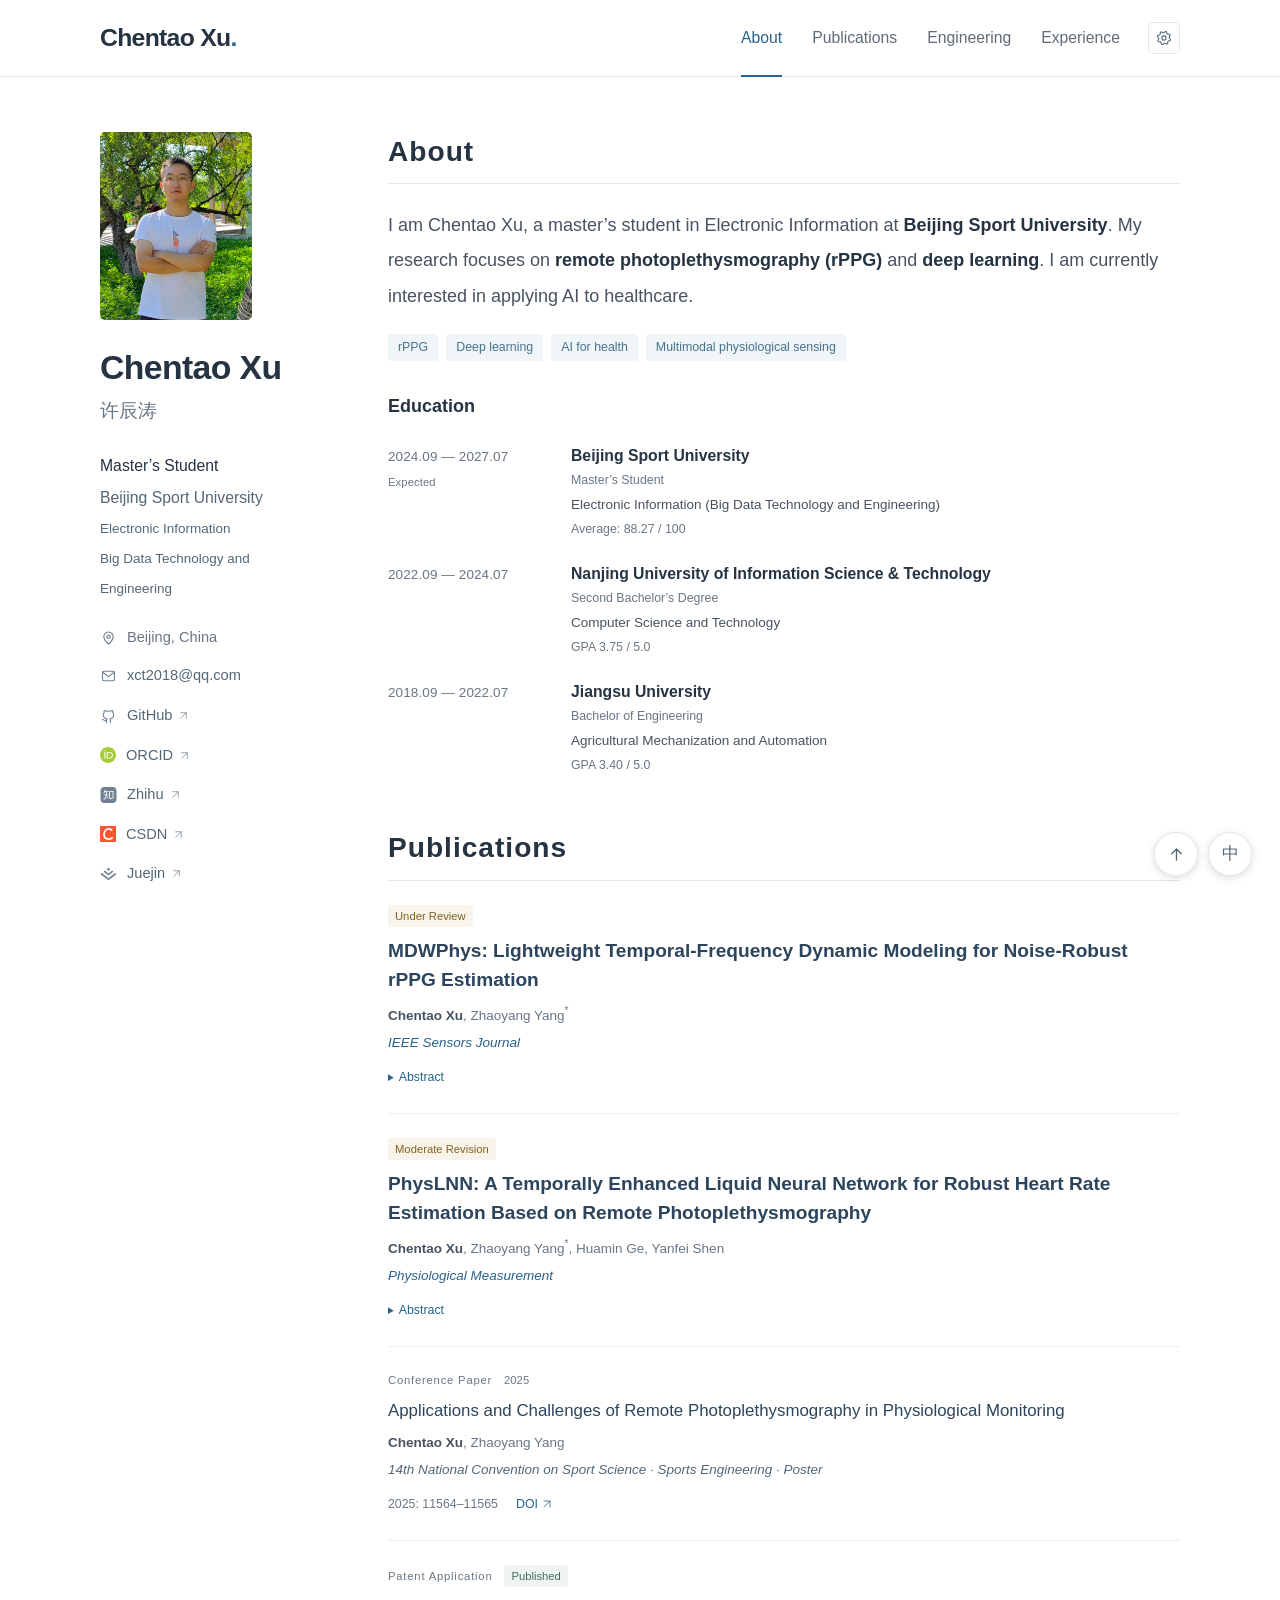
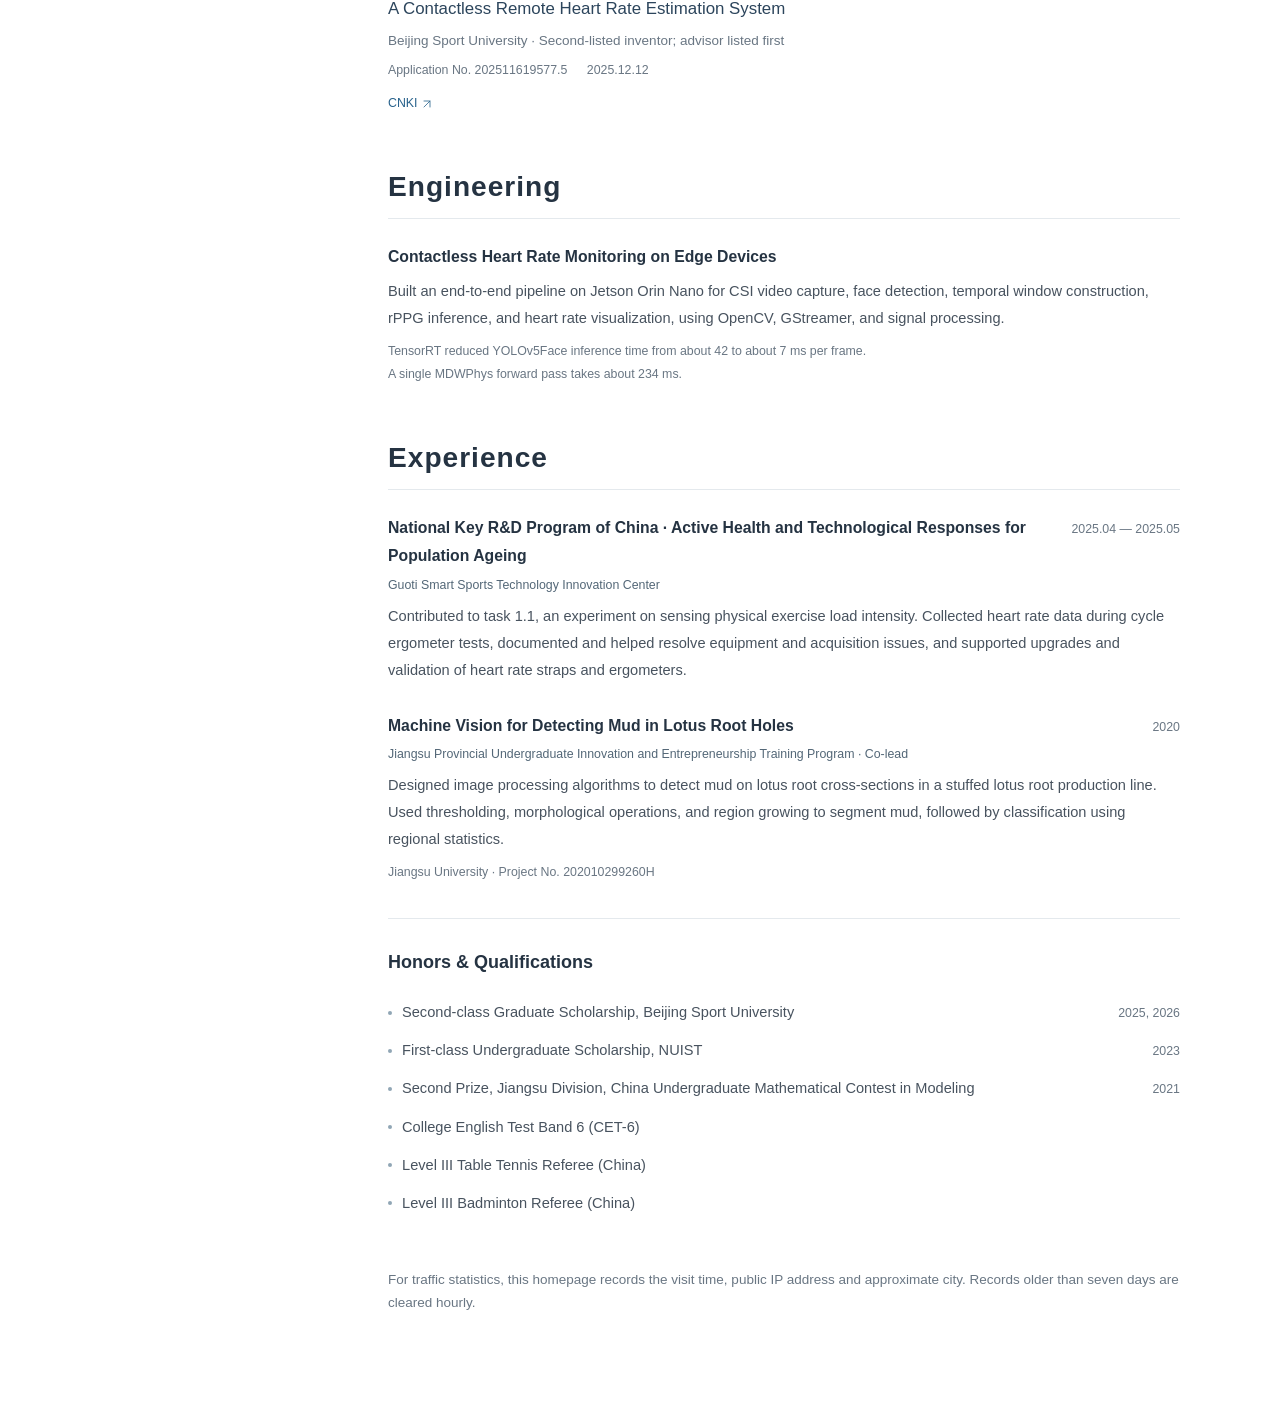
==== index.html @ 6e2b9670 "Show a confirmation timeout for delayed visit reports" ====
<!doctype html>
<html lang="en">
<head>
  <meta charset="utf-8">
  <meta name="viewport" content="width=device-width, initial-scale=1">
  <meta name="color-scheme" content="light dark">
  <meta name="theme-color" content="#ffffff" media="(prefers-color-scheme: light)">
  <meta name="theme-color" content="#151b22" media="(prefers-color-scheme: dark)">
  <title>Chentao Xu · Academic Homepage</title>
  <meta name="description" content="Chentao Xu, a master’s student at Beijing Sport University, researching remote photoplethysmography (rPPG), deep learning, and AI applications in healthcare.">
  <link rel="canonical" href="https://tao355667.github.io/">
  <meta property="og:type" content="profile">
  <meta property="og:title" content="Chentao Xu · Academic Homepage">
  <meta property="og:description" content="Beijing Sport University · rPPG, deep learning, and AI for health">
  <meta property="og:url" content="https://tao355667.github.io/">
  <meta property="og:image" content="https://tao355667.github.io/assets/images/chentao-xu.jpg?v=2">
  <link rel="icon" type="image/svg+xml" sizes="any" href="assets/favicon.svg?v=2">
  <script async src="assets/visit.js?v=2"></script>
  <script src="assets/theme.js?v=3"></script>
  <link rel="stylesheet" href="assets/style.css?v=6">
  <script src="assets/i18n.js?v=4" defer></script>
  <script src="assets/main.js?v=4" defer></script>
</head>
<body id="top">
  <a class="skip-link" href="#main" data-i18n="skip">Skip to content</a>
  <p id="visit-check" role="status" data-nosnippet>尚未启动上报，请确认此页可以运行 JavaScript。 / Waiting for the reporting script to run.</p>
  <svg class="icon-definitions" xmlns="http://www.w3.org/2000/svg" aria-hidden="true">
    <symbol id="icon-mail" viewBox="0 0 24 24"><rect x="3" y="5" width="18" height="14" rx="2"/><path d="m3 6 9 7 9-7"/></symbol>
    <symbol id="icon-location" viewBox="0 0 24 24"><path d="M19 10c0 5-7 11-7 11S5 15 5 10a7 7 0 1 1 14 0Z"/><circle cx="12" cy="10" r="2.5"/></symbol>
    <symbol id="icon-github" viewBox="0 0 24 24"><path d="M9 19c-4 1-4-2-6-2m12 5v-3.4a3 3 0 0 0-.8-2.3c2.7-.3 5.6-1.3 5.6-6a4.7 4.7 0 0 0-1.3-3.2 4.3 4.3 0 0 0-.1-3.2S17.4 3.6 15 5a11 11 0 0 0-6 0C6.6 3.6 5.6 3.9 5.6 3.9a4.3 4.3 0 0 0-.1 3.2A4.7 4.7 0 0 0 4.2 10c0 4.7 2.9 5.7 5.6 6A3 3 0 0 0 9 18.3V22"/></symbol>
    <symbol id="icon-arrow" viewBox="0 0 24 24"><path d="M6 18 18 6M6 6h12v12"/></symbol>
    <symbol id="icon-zhihu" viewBox="0 0 24 24"><path d="M5.721 0C2.251 0 0 2.25 0 5.719V18.28C0 21.751 2.252 24 5.721 24h12.56C21.751 24 24 21.75 24 18.281V5.72C24 2.249 21.75 0 18.281 0zm1.964 4.078c-.271.73-.5 1.434-.68 2.11h4.587c.545-.006.445 1.168.445 1.171H9.384a58.104 58.104 0 01-.112 3.797h2.712c.388.023.393 1.251.393 1.266H9.183a9.223 9.223 0 01-.408 2.102l.757-.604c.452.456 1.512 1.712 1.906 2.177.473.681.063 2.081.063 2.081l-2.794-3.382c-.653 2.518-1.845 3.607-1.845 3.607-.523.468-1.58.82-2.64.516 2.218-1.73 3.44-3.917 3.667-6.497H4.491c0-.015.197-1.243.806-1.266h2.71c.024-.32.086-3.254.086-3.797H6.598c-.136.406-.158.447-.268.753-.594 1.095-1.603 1.122-1.907 1.155.906-1.821 1.416-3.6 1.591-4.064.425-1.124 1.671-1.125 1.671-1.125zM13.078 6h6.377v11.33h-2.573l-2.184 1.373-.401-1.373h-1.219zm1.313 1.219v8.86h.623l.263.937 1.455-.938h1.456v-8.86z"/></symbol>
    <symbol id="icon-juejin" viewBox="0 0 24 24"><path d="m12 14.316 7.454-5.88-2.022-1.625L12 11.1l-.004.003-5.432-4.288-2.02 1.624 7.452 5.88Zm0-7.247 2.89-2.298L12 2.453l-.004-.005-2.884 2.318 2.884 2.3Zm0 11.266-.005.002-9.975-7.87L0 12.088l.194.156 11.803 9.308 7.463-5.885L24 12.085l-2.023-1.624Z"/></symbol>
  </svg>

  <header class="masthead">
    <div class="masthead-inner">
      <a class="site-name" href="#top" aria-label="Chentao Xu, back to top">Chentao Xu<span class="site-name-dot">.</span></a>
      <nav class="navigation" aria-label="Main navigation">
        <a class="nav-link is-active" href="#about" aria-current="location" data-i18n="nav.about">About</a>
        <a class="nav-link" href="#publications" data-i18n="nav.publications">Publications</a>
        <a class="nav-link" href="#research" data-i18n="nav.research">Engineering</a>
        <a class="nav-link" href="#experience" data-i18n="nav.experience">Experience</a>
      </nav>
      <div class="header-controls">
        <details class="settings-menu" hidden>
          <summary class="settings-toggle" aria-label="Settings" title="Settings"><svg class="icon" viewBox="0 0 24 24" aria-hidden="true"><polygon points="12.00,4.00 13.95,2.19 15.83,2.76 16.44,5.35 17.66,6.34 20.31,6.44 21.24,8.17 19.85,10.44 20.00,12.00 21.81,13.95 21.24,15.83 18.65,16.44 17.66,17.66 17.56,20.31 15.83,21.24 13.56,19.85 12.00,20.00 10.05,21.81 8.17,21.24 7.56,18.65 6.34,17.66 3.69,17.56 2.76,15.83 4.15,13.56 4.00,12.00 2.19,10.05 2.76,8.17 5.35,7.56 6.34,6.34 6.44,3.69 8.17,2.76 10.44,4.15"/><circle cx="12" cy="12" r="3.2"/></svg></summary>
          <div class="settings-panel">
            <div class="settings-row">
              <span class="settings-label theme-label">Theme</span>
              <div class="theme-switch control-group" role="group" aria-label="Color theme">
                <button class="control-button theme-option" type="button" data-theme="system" aria-label="Follow system" aria-pressed="true" title="Follow system"><svg class="icon" viewBox="0 0 24 24" aria-hidden="true"><rect x="3" y="4" width="18" height="13" rx="2"/><path d="M8 21h8m-4-4v4"/></svg></button>
                <button class="control-button theme-option" type="button" data-theme="light" aria-label="Light theme" aria-pressed="false" title="Light theme"><svg class="icon" viewBox="0 0 24 24" aria-hidden="true"><circle cx="12" cy="12" r="4"/><path d="M12 2v2m0 16v2M2 12h2m16 0h2M5 5l1.5 1.5m11 11L19 19M5 19l1.5-1.5m11-11L19 5"/></svg></button>
                <button class="control-button theme-option" type="button" data-theme="dark" aria-label="Dark theme" aria-pressed="false" title="Dark theme"><svg class="icon" viewBox="0 0 24 24" aria-hidden="true"><path d="M20.9 13.1A9 9 0 0 1 10.9 3a9 9 0 1 0 10 10.1Z"/></svg></button>
              </div>
            </div>
            <div class="settings-row">
              <span class="settings-label font-size-label">Text size</span>
              <div class="font-size-switch control-group" role="group" aria-label="Text size">
                <button class="control-button font-size-option" type="button" data-font-size="large" aria-label="Large text" aria-pressed="false" title="Large text">L</button>
                <button class="control-button font-size-option" type="button" data-font-size="medium" aria-label="Medium text" aria-pressed="true" title="Medium text">M</button>
                <button class="control-button font-size-option" type="button" data-font-size="small" aria-label="Small text" aria-pressed="false" title="Small text">S</button>
              </div>
            </div>
          </div>
        </details>
      </div>
    </div>
  </header>

  <div class="page-layout">
    <aside class="profile" aria-label="Profile">
      <div class="profile-intro">
        <img class="portrait" src="assets/images/chentao-xu.jpg?v=2" width="160" height="198" alt="Portrait of Chentao Xu" fetchpriority="high">
        <div class="profile-identity">
          <h1 data-i18n="name">Chentao Xu</h1>
          <p class="english-name" lang="zh-CN" data-i18n="otherName">许辰涛</p>
          <p class="profile-role" data-i18n="role">Master’s Student</p>
          <p class="profile-affiliation" data-i18n="affiliation">Beijing Sport University<br><span>Electronic Information<br>Big Data Technology and Engineering</span></p>
        </div>
      </div>
      <div class="profile-details">
        <p class="profile-location"><svg class="icon" aria-hidden="true"><use href="#icon-location"/></svg><span data-i18n="location">Beijing, China</span></p>
        <ul class="contact-links">
          <li><a href="mailto:xct2018@qq.com"><svg class="icon" aria-hidden="true"><use href="#icon-mail"/></svg>xct2018@qq.com</a></li>
          <li><a href="https://github.com/tao355667" target="_blank" rel="noopener noreferrer"><svg class="icon" aria-hidden="true"><use href="#icon-github"/></svg>GitHub<svg class="icon external-icon" aria-hidden="true"><use href="#icon-arrow"/></svg></a></li>
          <li><a href="https://orcid.org/0009-0002-0858-279X" target="_blank" rel="noopener noreferrer"><img class="brand-image" src="assets/icons/orcid.svg" width="16" height="16" alt="" aria-hidden="true">ORCID<svg class="icon external-icon" aria-hidden="true"><use href="#icon-arrow"/></svg></a></li>
          <li><a href="https://www.zhihu.com/people/vcvc-79-65-5" target="_blank" rel="noopener noreferrer"><svg class="icon brand-icon" aria-hidden="true"><use href="#icon-zhihu"/></svg><span data-i18n="zhihu">Zhihu</span><svg class="icon external-icon" aria-hidden="true"><use href="#icon-arrow"/></svg></a></li>
          <li><a href="https://blog.csdn.net/m0_63070489" target="_blank" rel="noopener noreferrer"><img class="brand-image" src="assets/icons/csdn.ico" width="16" height="16" alt="" aria-hidden="true">CSDN<svg class="icon external-icon" aria-hidden="true"><use href="#icon-arrow"/></svg></a></li>
          <li><a href="https://juejin.cn/user/3556272969881436" target="_blank" rel="noopener noreferrer"><svg class="icon brand-icon" aria-hidden="true"><use href="#icon-juejin"/></svg><span data-i18n="juejin">Juejin</span><svg class="icon external-icon" aria-hidden="true"><use href="#icon-arrow"/></svg></a></li>
        </ul>
      </div>
    </aside>

    <main id="main">
      <section id="about" class="section about-section" aria-labelledby="about-title">
        <div class="section-heading"><h2 id="about-title" data-i18n="about">About</h2></div>
        <p class="intro" data-i18n="intro">I am Chentao Xu, a master’s student in Electronic Information at <strong>Beijing Sport University</strong>. My research focuses on <strong>remote photoplethysmography (rPPG)</strong> and <strong>deep learning</strong>. I am currently interested in applying AI to healthcare.</p>
        <ul class="research-interests" aria-label="Research interests"><li>rPPG</li><li data-i18n="interest.deepLearning">Deep learning</li><li data-i18n="interest.health">AI for health</li><li data-i18n="interest.multimodal">Multimodal physiological sensing</li></ul>

        <h3 class="subsection-heading" data-i18n="education">Education</h3>
        <div class="education-list">
          <article class="education-item"><div class="education-date">2024.09 — 2027.07<span data-i18n="expected">Expected</span></div><div><h4 data-i18n="education.bsu">Beijing Sport University <span class="degree">Master’s Student</span></h4><p data-i18n="education.masterMajor">Electronic Information (Big Data Technology and Engineering)</p><p class="education-note" data-i18n="education.average">Average: 88.27 / 100</p></div></article>
          <article class="education-item"><div class="education-date">2022.09 — 2024.07</div><div><h4 data-i18n="education.nuist">Nanjing University of Information Science &amp; Technology <span class="degree">Second Bachelor’s Degree</span></h4><p data-i18n="education.cs">Computer Science and Technology</p><p class="education-note">GPA 3.75 / 5.0</p></div></article>
          <article class="education-item"><div class="education-date">2018.09 — 2022.07</div><div><h4 data-i18n="education.jsu">Jiangsu University <span class="degree">Bachelor of Engineering</span></h4><p data-i18n="education.agriculture">Agricultural Mechanization and Automation</p><p class="education-note">GPA 3.40 / 5.0</p></div></article>
        </div>
      </section>

      <section id="publications" class="section" aria-labelledby="publications-title">
        <div class="section-heading"><h2 id="publications-title" data-i18n="publications">Publications</h2></div>
        <div class="publications-list">
          <article class="publication">
            <div class="publication-meta"><span class="status status-review" data-i18n="underReview">Under Review</span></div>
            <h3 lang="en">MDWPhys: Lightweight Temporal-Frequency Dynamic Modeling for Noise-Robust rPPG Estimation</h3>
            <p class="authors" lang="en"><strong>Chentao Xu</strong>, Zhaoyang Yang<sup>*</sup></p>
            <p class="venue" lang="en"><a href="https://www.letpub.com.cn/index.php?journalid=3352&amp;page=journalapp&amp;view=detail" target="_blank" rel="noopener noreferrer" title="LetPub">IEEE Sensors Journal</a></p>
            <details class="publication-details"><summary data-i18n="abstract">Abstract</summary><div class="abstract-content" lang="en"><p>Remote photoplethysmography (rPPG) has broad potential for <span class="nowrap">non-contact</span> health monitoring. However, rPPG estimation in realistic scenarios is strongly affected by multiple sources of <span class="nowrap">non-stationary</span> noise. Head motion and facial expressions cause local spatial misalignment, while illumination variations introduce dynamic chromatic disturbances. In addition, the quadratic complexity of conventional <span class="nowrap">self-attention</span> limits efficient deployment for long sequences. To address these challenges, we propose MDWPhys, a lightweight <span class="nowrap">spatial-temporal-frequency</span> dynamic modeling approach for rPPG waveform estimation. The proposed <span class="nowrap">Motion-Aware</span> Feature Encoder (MAFE) processes both raw facial frames and neighborhood differences between adjacent frames to characterize and suppress local spatial <span class="nowrap">non-stationary</span> noise caused by head motion and facial expressions. Spatial Attention Aggregation (SAA) then learns spatial weights according to the signal and noise characteristics of different facial regions, suppresses <span class="nowrap">noise-contaminated</span> areas, and aggregates informative spatial features into a feature sequence. For temporal modeling, the <span class="nowrap">Multi-Temporal</span> DeltaNet (<span class="nowrap">MT-DeltaNet</span>) uses linear attention and <span class="nowrap">parameter-shared</span> temporally shifted paths to aggregate information from different temporal contexts. The Wavelet <span class="nowrap">Feed-Forward</span> Network (Wavelet FFN) further separates <span class="nowrap">low-frequency</span> physiological trends from <span class="nowrap">high-frequency</span> <span class="nowrap">non-stationary</span> noise in the frequency domain and adaptively attenuates noisy components through learnable soft thresholding. <span class="nowrap">Intra-dataset</span> experiments on PURE, <span class="nowrap">UBFC-rPPG</span>, iBVP, and SCAMPS, together with <span class="nowrap">cross-dataset</span> evaluations under multiple training and testing settings, demonstrate that MDWPhys effectively improves robustness to multiple sources of <span class="nowrap">non-stationary</span> noise and achieves competitive estimation performance with low inference latency.</p></div></details>
          </article>
          <article class="publication">
            <div class="publication-meta"><span class="status status-review" data-i18n="revision">Moderate Revision</span></div>
            <h3 lang="en">PhysLNN: A Temporally Enhanced Liquid Neural Network for Robust Heart Rate Estimation Based on Remote Photoplethysmography</h3>
            <p class="authors" lang="en"><strong>Chentao Xu</strong>, Zhaoyang Yang<sup>*</sup>, Huamin Ge, Yanfei Shen</p>
            <p class="venue" lang="en"><a href="https://letpub.com.cn/index.php?journalid=6694&amp;page=journalapp&amp;view=detail" target="_blank" rel="noopener noreferrer" title="LetPub">Physiological Measurement</a></p>
            <details class="publication-details"><summary data-i18n="abstract">Abstract</summary><div class="abstract-content" lang="en"><p><em>Objective.</em> Remote photoplethysmography (rPPG) enables <span class="nowrap">non-contact</span> heart rate estimation from facial videos, but existing models often face a <span class="nowrap">trade-off</span> between robustness and computational efficiency. This study aims to develop a robust and <span class="nowrap">resource-efficient</span> framework for <span class="nowrap">non-contact</span> heart rate estimation applications.</p><p><em>Approach.</em> PhysLNN uses a streamlined front end that fuses <span class="nowrap">input-level</span> normalized frame differences with <span class="nowrap">feature-level</span> temporal difference convolution in a compact <span class="nowrap">3D-CNN</span> pipeline. This fusion embeds temporal enhancement into spatiotemporal feature extraction and supplies <span class="nowrap">pulse-related</span> features to an <span class="nowrap">NCP-wired</span> liquid module. The sparse NCP structure incorporates a compact recurrent bottleneck. Liquid <span class="nowrap">Time-Constant</span> (LTC) and <span class="nowrap">Closed-form</span> <span class="nowrap">Continuous-time</span> (CfC) units provide two variants.</p><p><em>Main results.</em> Evaluation on three public datasets, PURE, <span class="nowrap">UBFC-rPPG</span>, and iBVP, shows competitive HR estimation accuracy, with <span class="nowrap">cross-dataset</span> performance varying across transfer directions. In <span class="nowrap">intra-dataset</span> testing on PURE, PhysLNN obtains a Mean Absolute Error (MAE) of <span class="nowrap">0.14 bpm</span>. In <span class="nowrap">cross-dataset</span> testing, PhysLNN demonstrates strong generalization in selected transfer directions. For example, <span class="nowrap">PhysLNN-LTC</span> achieves MAEs of <span class="nowrap">0.30 bpm</span> and <span class="nowrap">0.26 bpm</span> when transferred to PURE from <span class="nowrap">UBFC-rPPG</span> and iBVP, respectively. Compared with mainstream methods, PhysLNN also requires fewer parameters, <span class="nowrap">multiply-accumulate</span> operations, and GPU memory.</p><p><em>Significance.</em> The results indicate that <span class="nowrap">continuous-time</span> dynamic modeling can model rPPG signals while maintaining computational efficiency. PhysLNN provides a robust and lightweight solution for <span class="nowrap">video-based</span> physiological measurement, supporting accurate and <span class="nowrap">resource-efficient</span> heart rate monitoring from facial videos.</p></div></details>
          </article>
          <article class="publication">
            <div class="publication-meta"><span class="publication-type" data-i18n="conference">Conference Paper</span><span class="publication-year">2025</span></div>
            <h3 class="chinese-title" data-i18n="conference.title">Applications and Challenges of Remote Photoplethysmography in Physiological Monitoring</h3>
            <p class="authors" data-i18n="conference.authors"><strong>Chentao Xu</strong>, Zhaoyang Yang</p>
            <p class="venue" data-i18n="conference.venue">14th National Convention on Sport Science · Sports Engineering · Poster</p>
            <div class="publication-links"><span data-i18n="conference.pages">2025: 11564–11565</span><a href="https://doi.org/10.26914/c.cnkihy.2025.102496" target="_blank" rel="noopener noreferrer">DOI<svg class="icon" aria-hidden="true"><use href="#icon-arrow"/></svg></a></div>
          </article>
          <article class="publication patent">
            <div class="publication-meta"><span class="publication-type" data-i18n="patent">Patent Application</span><span class="status status-published" data-i18n="patent.status">Published</span></div>
            <h3 class="chinese-title" data-i18n="patent.title">A Contactless Remote Heart Rate Estimation System</h3>
            <p class="authors" data-i18n="patent.authors">Beijing Sport University · Second-listed inventor; advisor listed first</p>
            <p class="patent-number" data-i18n="patent.number">Application No. 202511619577.5 <span>2025.12.12</span></p>
            <div class="publication-links"><a href="https://kns.cnki.net/kcms2/article/abstract?v=zzYz819MWWjddgpyPM_9dmKTOfdz8ACEoCl8pIi2MsTeCSnv2JRAofvp05IMgc0Jo0-pn2979KMQnzMLEhQYs4OljUFuzzlGQe-JmGeeEq_7AI9UvU5yKRX2soOOS8ogVxxkohHgPDRym3njDXBG6fQDWYLa5TmveYIN_pPoC3BL1RfJZnBzlw==" target="_blank" rel="noopener noreferrer"><span data-i18n="patent.link">CNKI</span><svg class="icon" aria-hidden="true"><use href="#icon-arrow"/></svg></a></div>
          </article>
        </div>
      </section>

      <section id="research" class="section" aria-labelledby="research-title">
        <div class="section-heading"><h2 id="research-title" data-i18n="research">Engineering</h2></div>
        <article class="research-item">
          <h3 data-i18n="research.system.title">Contactless Heart Rate Monitoring on Edge Devices</h3>
          <p data-i18n="research.system.description">Built an end-to-end pipeline on Jetson Orin Nano for CSI video capture, face detection, temporal window construction, rPPG inference, and heart rate visualization, using OpenCV, GStreamer, and signal processing.</p>
          <p class="technical-note" data-i18n="research.system.performance">TensorRT reduced YOLOv5Face inference time from about 42 to about 7 ms per frame.<br>A single MDWPhys forward pass takes about 234 ms.</p>
        </article>
      </section>

      <section id="experience" class="section" aria-labelledby="experience-title">
        <div class="section-heading"><h2 id="experience-title" data-i18n="experience">Experience</h2></div>
        <article class="experience-item">
          <div class="item-heading"><h3 data-i18n="experience.guoti.program">National Key R&amp;D Program of China · Active Health and Technological Responses for Population Ageing</h3><span class="date">2025.04 — 2025.05</span></div>
          <p class="experience-subtitle" data-i18n="experience.guoti">Guoti Smart Sports Technology Innovation Center</p>
          <p data-i18n="experience.guoti.description">Contributed to task 1.1, an experiment on sensing physical exercise load intensity. Collected heart rate data during cycle ergometer tests, documented and helped resolve equipment and acquisition issues, and supported upgrades and validation of heart rate straps and ergometers.</p>
        </article>
        <article class="experience-item">
          <div class="item-heading"><h3 data-i18n="experience.lotus">Machine Vision for Detecting Mud in Lotus Root Holes</h3><span class="date">2020</span></div>
          <p class="experience-subtitle" data-i18n="experience.lotus.program">Jiangsu Provincial Undergraduate Innovation and Entrepreneurship Training Program · Co-lead</p>
          <p data-i18n="experience.lotus.description">Designed image processing algorithms to detect mud on lotus root cross-sections in a stuffed lotus root production line. Used thresholding, morphological operations, and region growing to segment mud, followed by classification using regional statistics.</p>
          <p class="technical-note" data-i18n="experience.lotus.number">Jiangsu University · Project No. 202010299260H</p>
        </article>

        <h3 class="subsection-heading awards-heading" data-i18n="honors">Honors &amp; Qualifications</h3>
        <ul class="awards-list">
          <li><span data-i18n="honors.bsu">Second-class Graduate Scholarship, Beijing Sport University</span><span class="date" data-i18n="honors.years">2025, 2026</span></li>
          <li><span data-i18n="honors.nuist">First-class Undergraduate Scholarship, NUIST</span><span class="date">2023</span></li>
          <li><span data-i18n="honors.math">Second Prize, Jiangsu Division, China Undergraduate Mathematical Contest in Modeling</span><span class="date">2021</span></li>
          <li><span data-i18n="qualifications.english">College English Test Band 6 (CET-6)</span></li>
          <li><span data-i18n="qualifications.tableTennis">Level III Table Tennis Referee (China)</span></li>
          <li><span data-i18n="qualifications.badminton">Level III Badminton Referee (China)</span></li>
        </ul>
      </section>
      <footer class="privacy-note" data-i18n="traffic.notice">For traffic statistics, this homepage records the visit time, public IP address and approximate city. Records older than seven days are cleared hourly.</footer>
    </main>
  </div>
  <div class="floating-actions" role="group" aria-label="Page controls">
    <a class="floating-button back-to-top" href="#top" aria-label="Back to top" title="Back to top"><svg class="icon" viewBox="0 0 24 24" aria-hidden="true"><path d="M12 19V5m-6 6 6-6 6 6"/></svg></a>
    <button class="floating-button floating-language-toggle" type="button" lang="zh-CN" aria-label="切换为中文" title="切换为中文" hidden><span class="floating-language-label">中</span></button>
  </div>
</body>
</html>
---- assets/style.css ----
:root {
  color-scheme: light;
  --page: #ffffff;
  --ink: #253342;
  --body: #48535f;
  --muted: #697683;
  --accent: #28628c;
  --line: #e4e9ed;
  --line-soft: #edf0f2;
  --surface: #f4f7f9;
  --navigation: #616c78;
  --secondary: #536777;
  --icon: #71818f;
  --tag-text: #47728e;
  --tag-surface: #f0f5f8;
  --review-text: #826223;
  --review-surface: #f8f4e9;
  --published-text: #486c5c;
  --published-surface: #eef5f1;
  --publication-title: #2c455c;
  --summary-rule: #b8cfdf;
  --list-marker: #90a6b5;
  --selection: #dbeaf4;
  --masthead-surface: rgba(255, 255, 255, .97);
  --shadow: rgba(0, 0, 0, .14);
  --sans: -apple-system, BlinkMacSystemFont, "Segoe UI", "PingFang SC", "Hiragino Sans GB", "Microsoft YaHei", sans-serif;
}
@media screen and (prefers-color-scheme: dark) {
  :root:not([data-theme="light"]):not([data-theme="dark"]) {
    color-scheme: dark;
    --page: #151b22;
    --ink: #e3eaf0;
    --body: #bdc7d1;
    --muted: #97a5b3;
    --accent: #8dbce0;
    --line: #303c48;
    --line-soft: #293540;
    --surface: #1f2933;
    --navigation: #adbac6;
    --secondary: #aebfce;
    --icon: #96a8b8;
    --tag-text: #aacbe2;
    --tag-surface: #253542;
    --review-text: #ddc38b;
    --review-surface: #373124;
    --published-text: #a9cfba;
    --published-surface: #24372e;
    --publication-title: #d5e4ef;
    --summary-rule: #557b96;
    --list-marker: #718c9e;
    --selection: #334f66;
    --masthead-surface: rgba(21, 27, 34, .97);
    --shadow: rgba(0, 0, 0, .32);
  }
}
@media screen {
  :root[data-theme="dark"] {
    color-scheme: dark;
    --page: #151b22;
    --ink: #e3eaf0;
    --body: #bdc7d1;
    --muted: #97a5b3;
    --accent: #8dbce0;
    --line: #303c48;
    --line-soft: #293540;
    --surface: #1f2933;
    --navigation: #adbac6;
    --secondary: #aebfce;
    --icon: #96a8b8;
    --tag-text: #aacbe2;
    --tag-surface: #253542;
    --review-text: #ddc38b;
    --review-surface: #373124;
    --published-text: #a9cfba;
    --published-surface: #24372e;
    --publication-title: #d5e4ef;
    --summary-rule: #557b96;
    --list-marker: #718c9e;
    --selection: #334f66;
    --masthead-surface: rgba(21, 27, 34, .97);
    --shadow: rgba(0, 0, 0, .32);
  }
}
* { box-sizing: border-box; }
html { font-size: 112.5%; scroll-behavior: smooth; scroll-padding-top: 105px; }
html[data-font-size="small"] { font-size: 100%; }
html[data-font-size="medium"] { font-size: 112.5%; }
html[data-font-size="large"] { font-size: 125%; }
body { margin: 0; color: var(--body); background: var(--page); font: 0.9375rem/1.85 var(--sans); -webkit-font-smoothing: antialiased; }
a { color: var(--accent); text-decoration: none; text-underline-offset: 4px; }
a:hover { text-decoration: underline; }
a, button, summary { -webkit-tap-highlight-color: transparent; }
a:focus-visible, button:focus-visible, summary:focus-visible, select:focus-visible { outline: 2px solid var(--accent); outline-offset: 5px; border-radius: 2px; }
::selection { color: var(--ink); background: var(--selection); }
p, h1, h2, h3, h4 { margin: 0; }
strong { color: var(--ink); font-weight: 600; }
.icon-definitions { position: absolute; width: 0; height: 0; overflow: hidden; }
.icon { width: 17px; height: 17px; flex: 0 0 17px; fill: none; stroke: currentColor; stroke-width: 1.6; stroke-linecap: round; stroke-linejoin: round; }
.skip-link { position: fixed; top: -70px; left: 15px; z-index: 100; padding: 8px 16px; background: var(--page); box-shadow: 0 2px 12px var(--shadow); }
.skip-link:focus { top: 12px; }
.masthead { position: sticky; top: 0; z-index: 10; border-bottom: 1px solid var(--line); background: var(--masthead-surface); }
.masthead-inner { max-width: 1136px; height: 76px; margin: 0 auto; padding: 0 28px; display: flex; align-items: center; }
.site-name { flex-shrink: 0; color: var(--ink); font-family: var(--sans); font-size: 1.375rem; font-weight: 700; letter-spacing: -.7px; }
.site-name:hover { text-decoration: none; }
.site-name-dot { color: var(--accent); }
.header-controls { display: flex; flex-shrink: 0; align-items: center; gap: 8px; margin-left: 28px; }
.site-name + .header-controls { margin-left: auto; }
.control-group { display: inline-flex; align-items: center; gap: 2px; padding: 2px; border: 1px solid var(--line); border-radius: 5px; background: var(--page); }
.header-controls[hidden], .control-group[hidden], .settings-menu[hidden] { display: none; }
.control-button { appearance: none; display: inline-flex; align-items: center; justify-content: center; height: 28px; padding: 0 7px; border: 0; border-radius: 3px; color: var(--secondary); background: transparent; font: 0.6875rem/1 var(--sans); white-space: nowrap; cursor: pointer; }
.control-button:hover { color: var(--accent); background: var(--surface); }
.control-button[aria-pressed="true"] { color: var(--ink); background: var(--selection); font-weight: 600; }
.control-button:focus-visible { outline-offset: 2px; }
.settings-menu { position: relative; flex-shrink: 0; }
.settings-menu[open] { z-index: 1; }
.settings-toggle { display: flex; align-items: center; justify-content: center; width: 32px; height: 32px; border: 1px solid var(--line); border-radius: 5px; color: var(--secondary); background: var(--page); list-style: none; cursor: pointer; }
.settings-toggle::marker { content: ""; }
.settings-toggle::-webkit-details-marker { display: none; }
.settings-toggle:hover, .settings-menu[open] .settings-toggle { color: var(--accent); background: var(--surface); }
.settings-toggle:focus-visible { outline-offset: 3px; }
.settings-toggle .icon { width: 16px; height: 16px; flex-basis: 16px; }
.settings-panel { position: absolute; top: calc(100% + 9px); right: 0; z-index: 20; width: 220px; max-width: calc(100vw - 36px); padding: 12px; border: 1px solid var(--line); border-radius: 6px; background: var(--page); box-shadow: 0 5px 16px var(--shadow); }
.settings-row { display: flex; align-items: center; justify-content: space-between; gap: 16px; }
.settings-row + .settings-row { margin-top: 12px; }
.settings-label { color: var(--body); font: 0.75rem/1.5 var(--sans); }
.theme-option { width: 30px; padding: 0; }
.theme-option .icon { width: 16px; height: 16px; flex-basis: 16px; }
.font-size-switch .font-size-option { width: 30px; padding: 0; font-size: .8125rem; }
[data-page="not-found"] .settings-menu { margin-left: auto; }
.navigation { display: flex; align-self: stretch; align-items: stretch; gap: 30px; margin-left: auto; }
.nav-link { position: relative; display: flex; align-items: center; color: var(--navigation); font-size: 0.875rem; white-space: nowrap; }
.nav-link:hover, .nav-link.is-active { color: var(--accent); text-decoration: none; }
.nav-link.is-active::after { content: ""; position: absolute; height: 2px; background: var(--accent); bottom: -1px; left: 0; right: 0; }
.page-layout { display: grid; grid-template-columns: 220px minmax(0, 1fr); gap: 68px; max-width: 1136px; margin: 0 auto; padding: 55px 28px calc(96px + env(safe-area-inset-bottom, 0px)); }
.page-layout main > .section:last-child { margin-bottom: 0; }
.profile { align-self: start; position: static; top: 121px; }
.profile.is-sticky { position: sticky; }
.portrait { width: 152px; height: 188px; display: block; border-radius: 5px; object-fit: cover; object-position: center; background: var(--surface); }
.profile h1 { color: var(--ink); font-family: var(--sans); font-weight: 700; font-size: 1.875rem; line-height: 1.4; letter-spacing: -.6px; margin-top: 24px; }
.profile-identity { min-width: 0; overflow-wrap: break-word; }
.profile h1:lang(zh) { letter-spacing: 3px; }
.english-name { color: var(--muted); font-family: var(--sans); font-size: 1.0625rem; margin-top: 2px; }
.profile-role { color: var(--ink); font-size: 0.875rem; margin-top: 22px; }
.profile-affiliation { color: var(--secondary); font-size: 0.875rem; line-height: 1.9; margin-top: 3px; }
.profile-affiliation span { font-size: 0.75rem; }
.profile-details { font-size: 0.8125rem; }
.profile-location { display: flex; align-items: center; gap: 10px; margin-top: 22px; color: var(--muted); }
.profile-location .icon { width: 16px; height: 16px; }
.contact-links { list-style: none; padding: 0; margin: 11px 0 23px; display: grid; gap: 9px; }
.contact-links a { display: inline-flex; align-items: center; gap: 10px; color: var(--secondary); }
.contact-links a:hover { color: var(--accent); }
.contact-links .icon { color: var(--icon); width: 16px; height: 16px; }
.contact-links .external-icon { width: 11px; height: 11px; flex-basis: 11px; margin-left: -4px; }
.contact-links .brand-icon { fill: currentColor; stroke: none; }
.contact-links .brand-image { display: block; width: 16px; height: 16px; flex: 0 0 16px; object-fit: contain; }
main { min-width: 0; }
.privacy-note { color: var(--muted); font-size: 0.75rem; line-height: 1.7; }
#visit-check { display: none; }
#visit-check:target { display: block; margin: 0; padding: 12px 24px; background: var(--surface); color: var(--ink); }
.section { margin-bottom: 52px; scroll-margin-top: 5px; }
.section-heading { display: flex; align-items: baseline; gap: 15px; padding-bottom: 12px; border-bottom: 1px solid var(--line); margin-bottom: 24px; }
.section-heading h2 { color: var(--ink); font-family: var(--sans); font-size: 1.5625rem; line-height: 1.4; font-weight: 700; letter-spacing: 1px; }
.about-section > p { margin-bottom: 12px; }
.intro { font-size: 1rem; line-height: 1.95; }
.research-interests { list-style: none; display: flex; flex-wrap: wrap; gap: 8px; margin: 20px 0 29px; padding: 0; }
.research-interests li { color: var(--tag-text); background: var(--tag-surface); padding: 2px 10px; border-radius: 3px; font-size: 0.6875rem; line-height: 1.9; }
.subsection-heading { color: var(--ink); font-size: 1rem; font-weight: 600; margin-bottom: 20px; }
.education-list { display: grid; gap: 21px; }
.education-item { display: grid; grid-template-columns: 160px minmax(0, 1fr); gap: 23px; }
.education-date { font-size: 0.75rem; font-variant-numeric: tabular-nums; color: var(--muted); padding-top: 2px; letter-spacing: .1px; white-space: nowrap; }
.education-date > span { display: block; font-size: 0.625rem; color: var(--muted); margin-top: 2px; }
.education-item h4 { font-size: 0.875rem; font-weight: 600; color: var(--ink); line-height: 1.65; }
.degree { display: inline-block; font-size: 0.6875rem; font-weight: 400; color: var(--muted); margin-left: 11px; }
.degree:lang(en) { display: block; margin: 1px 0 0; }
.education-item h4, .education-item p { overflow-wrap: break-word; }
.education-item p { font-size: 0.75rem; line-height: 1.8; margin-top: 2px; }
.education-item .education-note { color: var(--muted); font-size: 0.6875rem; margin-top: 1px; }
.publication { padding-bottom: 24px; margin-bottom: 24px; border-bottom: 1px solid var(--line-soft); }
.publication:last-child { padding-bottom: 0; margin-bottom: 0; border-bottom: 0; }
.publication-meta { display: flex; flex-wrap: wrap; align-items: center; gap: 12px; margin-bottom: 9px; font-size: 0.625rem; line-height: 1.6; }
.publication-type { color: var(--muted); letter-spacing: .8px; }
.status { display: inline-block; padding: 2px 7px; border-radius: 3px; font-size: 0.625rem; }
.status-review { color: var(--review-text); background: var(--review-surface); }
.status-published { color: var(--published-text); background: var(--published-surface); }
.publication-year { color: var(--muted); }
.publication h3 { font-size: 1.0625rem; font-family: var(--sans); line-height: 1.55; font-weight: 600; color: var(--publication-title); margin-bottom: 7px; }
.publication h3 { overflow-wrap: break-word; }
.publication .chinese-title { font-family: var(--sans); font-weight: 500; font-size: 0.9375rem; }
.authors { font-size: 0.75rem; color: var(--muted); line-height: 1.8; }
.authors strong { font-weight: 600; color: var(--body); }
sup { font-size: 0.5625rem; }
.venue { font-size: 0.75rem; margin-top: 3px; color: var(--secondary); }
.venue:lang(en) { font-style: italic; }
.publication-details { margin-top: 10px; font-size: 0.75rem; }
.publication-details summary { width: fit-content; cursor: pointer; color: var(--accent); font-size: 0.6875rem; }
.publication-details summary::marker { font-size: 0.5625rem; }
.abstract-content { margin-top: 10px; padding: 14px 16px; background: var(--surface); border-left: 2px solid var(--summary-rule); font-size: 0.8125rem; line-height: 1.9; white-space: normal; word-break: normal; overflow-wrap: break-word; hyphens: none; }
.abstract-content p + p { margin-top: 12px; }
.abstract-content .nowrap { white-space: nowrap; }
.publication-links { margin-top: 10px; display: flex; align-items: center; gap: 18px; font-size: 0.6875rem; color: var(--muted); }
.publication-links a { display: inline-flex; align-items: center; gap: 3px; }
.publication-links .icon { width: 12px; height: 12px; flex-basis: 12px; }
.patent-number { font-size: 0.6875rem; color: var(--muted); margin-top: 6px; }
.patent-number span { margin-left: 16px; }
.research-item h3, .experience-item h3 { font-size: 0.875rem; font-weight: 600; color: var(--ink); line-height: 1.8; }
.research-item p, .experience-item > p { font-size: 0.8125rem; margin-top: 6px; }
.research-item .technical-note, .experience-item .technical-note { color: var(--muted); font-size: 0.6875rem; line-height: 1.85; margin-top: 8px; }
.experience-item { margin-bottom: 28px; }
.item-heading { display: flex; justify-content: space-between; align-items: baseline; gap: 15px; }
.date { flex-shrink: 0; font-size: 0.6875rem; color: var(--muted); font-variant-numeric: tabular-nums; }
.experience-item .experience-subtitle { color: var(--secondary); font-size: 0.6875rem; margin-top: 3px; }
.awards-heading { border-top: 1px solid var(--line); padding-top: 27px; margin-top: 34px; }
.awards-list { list-style: none; margin: 0; padding: 0; display: grid; gap: 11px; }
.awards-list li { position: relative; isolation: isolate; padding-left: 14px; display: flex; align-items: baseline; justify-content: space-between; gap: 20px; font-size: 0.8125rem; transition: color .15s ease; }
.awards-list li::before { content: ""; width: 4px; height: 4px; background: var(--list-marker); border-radius: 50%; position: absolute; left: 0; top: .925em; transform: translateY(-50%); transition: background-color .15s ease; }
.awards-list li::after { content: ""; position: absolute; inset: -4px -8px; z-index: -1; border: 1px solid transparent; border-radius: 4px; background: transparent; pointer-events: none; transition: background-color .15s ease, border-color .15s ease; }
.awards-list .date { transition: color .15s ease; }
@media screen and (hover: hover) and (pointer: fine) {
  .awards-list li:hover { color: var(--ink); }
  .awards-list li:hover::after { background: var(--surface); border-color: var(--line); }
  .awards-list li:hover::before { background: var(--accent); }
  .awards-list li:hover .date { color: var(--accent); }
}
.floating-actions { position: fixed; right: calc(28px + env(safe-area-inset-right, 0px)); bottom: calc(24px + env(safe-area-inset-bottom, 0px)); z-index: 20; display: flex; align-items: center; gap: 10px; }
.floating-button { appearance: none; display: inline-flex; flex: 0 0 44px; align-items: center; justify-content: center; width: 44px; height: 44px; padding: 0; border: 1px solid var(--line); border-radius: 50%; color: var(--secondary); background: var(--page); box-shadow: 0 2px 9px var(--shadow); font: 600 0.75rem/1 var(--sans); text-decoration: none; cursor: pointer; transition: color .15s ease, background-color .15s ease; }
.floating-actions[hidden], .floating-button[hidden] { display: none; }
.floating-button:hover { color: var(--accent); background: var(--surface); text-decoration: none; }
.floating-button:focus-visible { border-radius: 50%; outline: 2px solid var(--accent); outline-offset: 4px; }
.floating-button .icon { width: 19px; height: 19px; flex-basis: 19px; stroke-width: 1.7; }
.floating-language-toggle:lang(zh) .floating-language-label { font-size: 0.9375rem; font-weight: 500; }
[data-page="not-found"] main { padding-bottom: calc(96px + env(safe-area-inset-bottom, 0px)); }
@media (min-width: 1500px) { .masthead-inner, .page-layout { max-width: 1190px; } .page-layout { gap: 82px; } }
@media (max-width: 1000px) {
  .page-layout { grid-template-columns: 195px minmax(0, 1fr); gap: 40px; padding-top: 40px; }
  .navigation { gap: 23px; }
  .education-item { grid-template-columns: 142px minmax(0, 1fr); gap: 13px; }
  .degree { display: block; margin: 1px 0 0; }
  .item-heading { flex-wrap: wrap; gap: 2px 15px; }
}
@media (max-width: 900px) {
  html { scroll-padding-top: 128px; }
  .masthead-inner { flex-wrap: wrap; height: auto; min-height: 70px; row-gap: 8px; padding: 15px 23px; }
  .site-name { font-size: 1.3125rem; }
  .header-controls { order: 1; margin-left: auto; }
  .navigation { order: 2; width: 100%; min-width: 0; height: 46px; gap: 0; justify-content: space-between; margin: 0 0 -15px; }
  .nav-link { font-size: 0.75rem; }
}
@media (max-width: 760px) {
  .page-layout { display: block; padding: 30px 23px calc(96px + env(safe-area-inset-bottom, 0px)); max-width: 650px; }
  .profile { position: static; padding-bottom: 30px; margin-bottom: 33px; border-bottom: 1px solid var(--line); }
  .profile-intro { display: flex; align-items: center; gap: 23px; }
  .portrait { width: 108px; height: 140px; flex-shrink: 0; }
  .profile h1 { margin-top: 0; font-size: 1.6875rem; }
  .english-name { font-size: 0.9375rem; margin-top: 0; }
  .profile-role { margin-top: 10px; font-size: 0.75rem; }
  .profile-affiliation { font-size: 0.75rem; line-height: 1.7; margin-top: 2px; }
  .profile-affiliation span { font-size: 0.625rem; }
  .profile-details { display: flex; flex-wrap: wrap; align-items: center; gap: 13px 16px; margin-top: 22px; }
  .profile-location { display: none; }
  .contact-links { display: flex; flex-wrap: wrap; gap: 7px 17px; margin: 0; font-size: 0.6875rem; }
  .contact-links a { gap: 6px; }
  .contact-links .icon { width: 14px; height: 14px; flex-basis: 14px; }
  .section { margin-bottom: 40px; }
  .section-heading { margin-bottom: 20px; gap: 12px; }
  .section-heading h2 { font-size: 1.4375rem; }
  .intro { font-size: 0.9375rem; }
  .about-section > p { font-size: 0.875rem; }
  .research-interests { gap: 6px; margin: 18px 0 26px; }
  .research-interests li { font-size: 0.625rem; padding: 2px 8px; }
  .education-item { grid-template-columns: 128px minmax(0, 1fr); gap: 14px; }
  .education-date { font-size: 0.625rem; }
  .education-item h4 { font-size: 0.8125rem; }
  .education-item p { font-size: 0.6875rem; }
  .education-item .education-note { font-size: 0.625rem; }
  .degree { font-size: 0.625rem; }
  .publication h3 { font-size: 1rem; }
  .publication .chinese-title { font-size: 0.875rem; }
  .publication-meta { gap: 9px; }
  .status { font-size: 0.5625rem; }
  .research-item h3, .experience-item h3 { font-size: 0.8125rem; }
  .research-item p, .experience-item > p { font-size: 0.75rem; }
  .awards-list li { font-size: 0.75rem; gap: 10px; }
  .awards-list .date { font-size: 0.625rem; }
  .subsection-heading { font-size: 0.9375rem; }
  .floating-actions { right: calc(18px + env(safe-area-inset-right, 0px)); bottom: calc(16px + env(safe-area-inset-bottom, 0px)); gap: 8px; }
}
@media (max-width: 370px) {
  .masthead-inner { padding-right: 18px; padding-left: 18px; }
  .site-name { font-size: 1.125rem; }
  .header-controls { gap: 6px; }
  .control-button { height: 26px; padding-right: 5px; padding-left: 5px; font-size: 0.625rem; }
  .page-layout { padding-right: 18px; padding-left: 18px; }
  .profile-intro { gap: 16px; }
  .profile h1 { font-size: 1.5625rem; }
  .portrait { width: 94px; height: 128px; }
  .profile-affiliation span { font-size: 0.5625rem; }
  .education-item { grid-template-columns: 110px minmax(0, 1fr); gap: 10px; }
  .education-date { font-size: 0.5625rem; }
  .awards-list li { flex-wrap: wrap; gap: 0 10px; }
}
@media (max-width: 480px) {
  .education-item { grid-template-columns: minmax(0, 1fr); gap: 5px; }
  .education-date > span { display: inline; margin-left: 8px; }
}
@media (prefers-reduced-motion: reduce) { html { scroll-behavior: auto; } *, *::before, *::after { transition: none !important; } }
@media print {
  html, html[data-font-size] { font-size: 100%; scroll-padding-top: 0; }
  body { font-size: 0.6875rem; }
  .masthead, .header-controls, .floating-actions, .skip-link { display: none; }
  .page-layout { padding: 0; display: grid; grid-template-columns: 155px 1fr; gap: 30px; }
  [data-page="not-found"] main { padding-bottom: 32px; }
  .profile, .profile.is-sticky { position: static; }
  .portrait { width: 110px; height: 145px; }
  .profile h1 { font-size: 1.5rem; }
  .section { margin-bottom: 28px; }
  .publication, .education-item, .research-item, .experience-item { break-inside: avoid; }
  .section-heading h2 { font-size: 1.25rem; }
  a { color: inherit; }
}
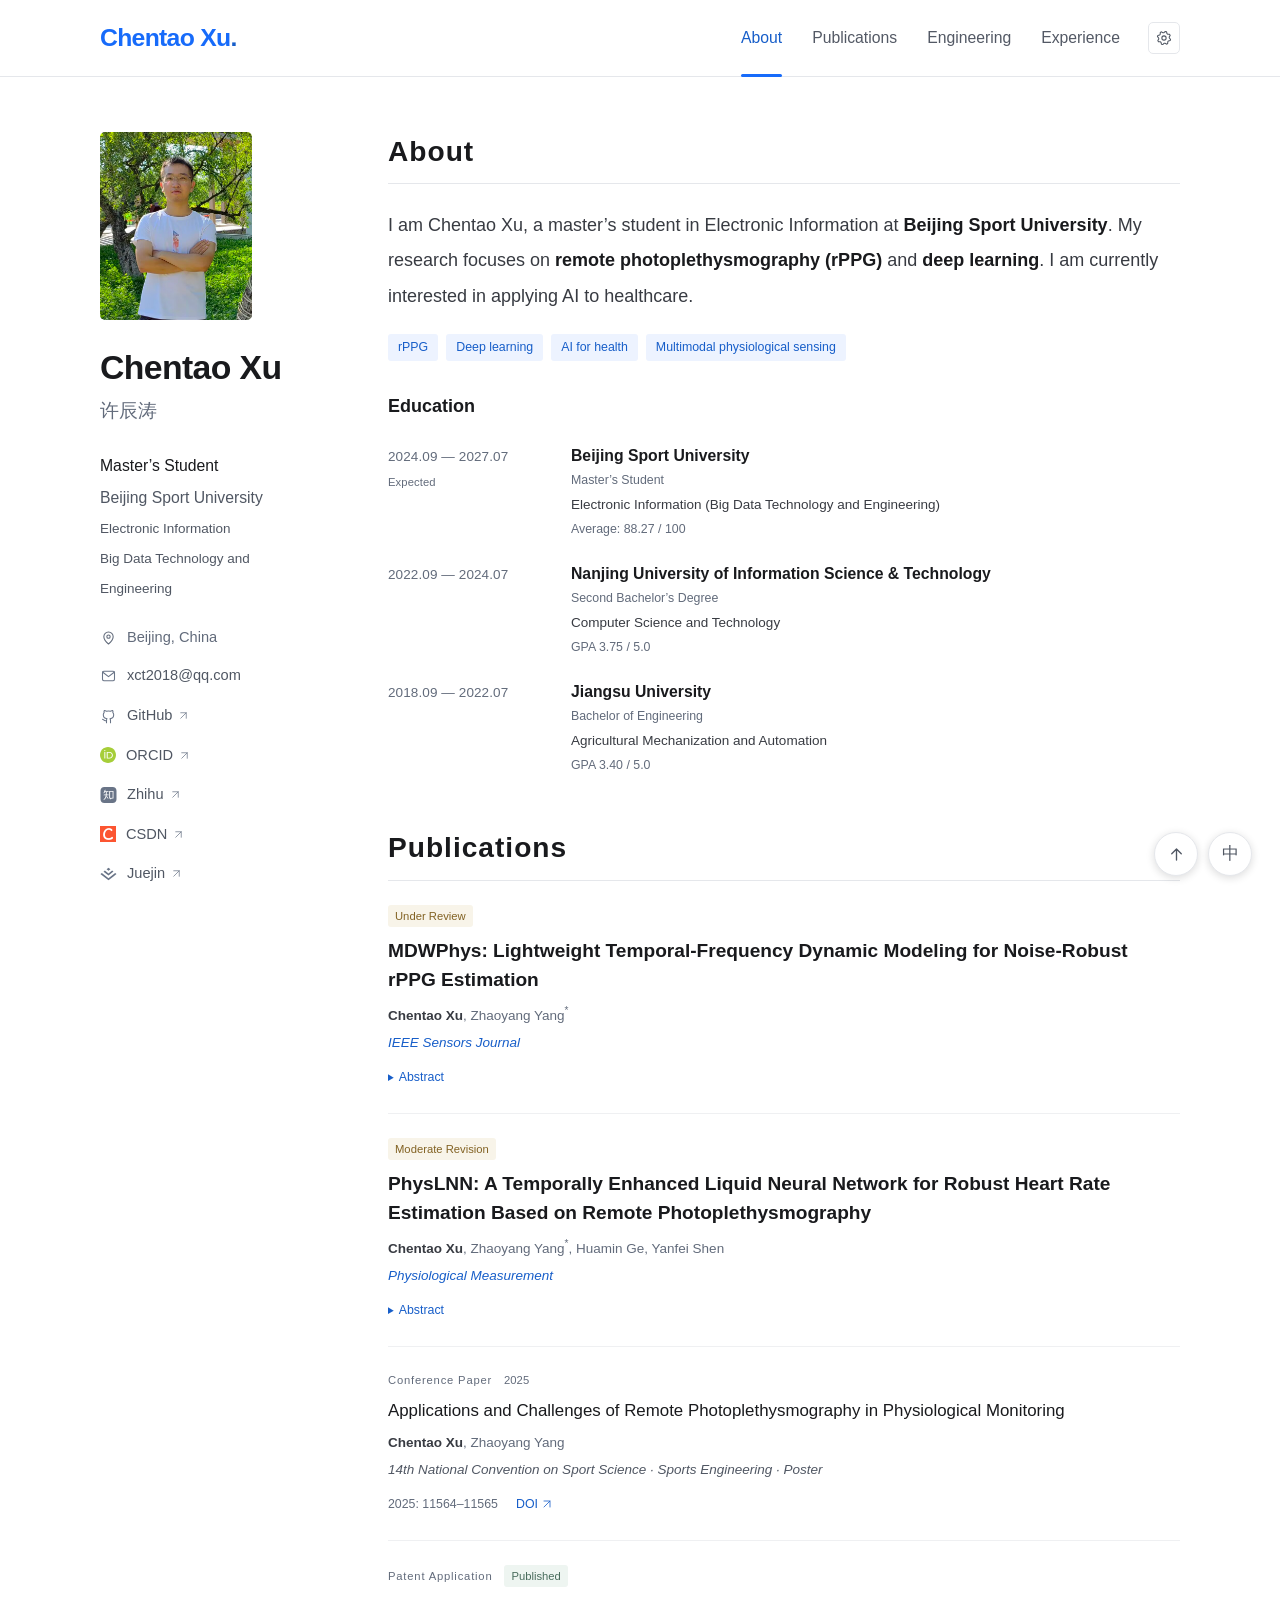
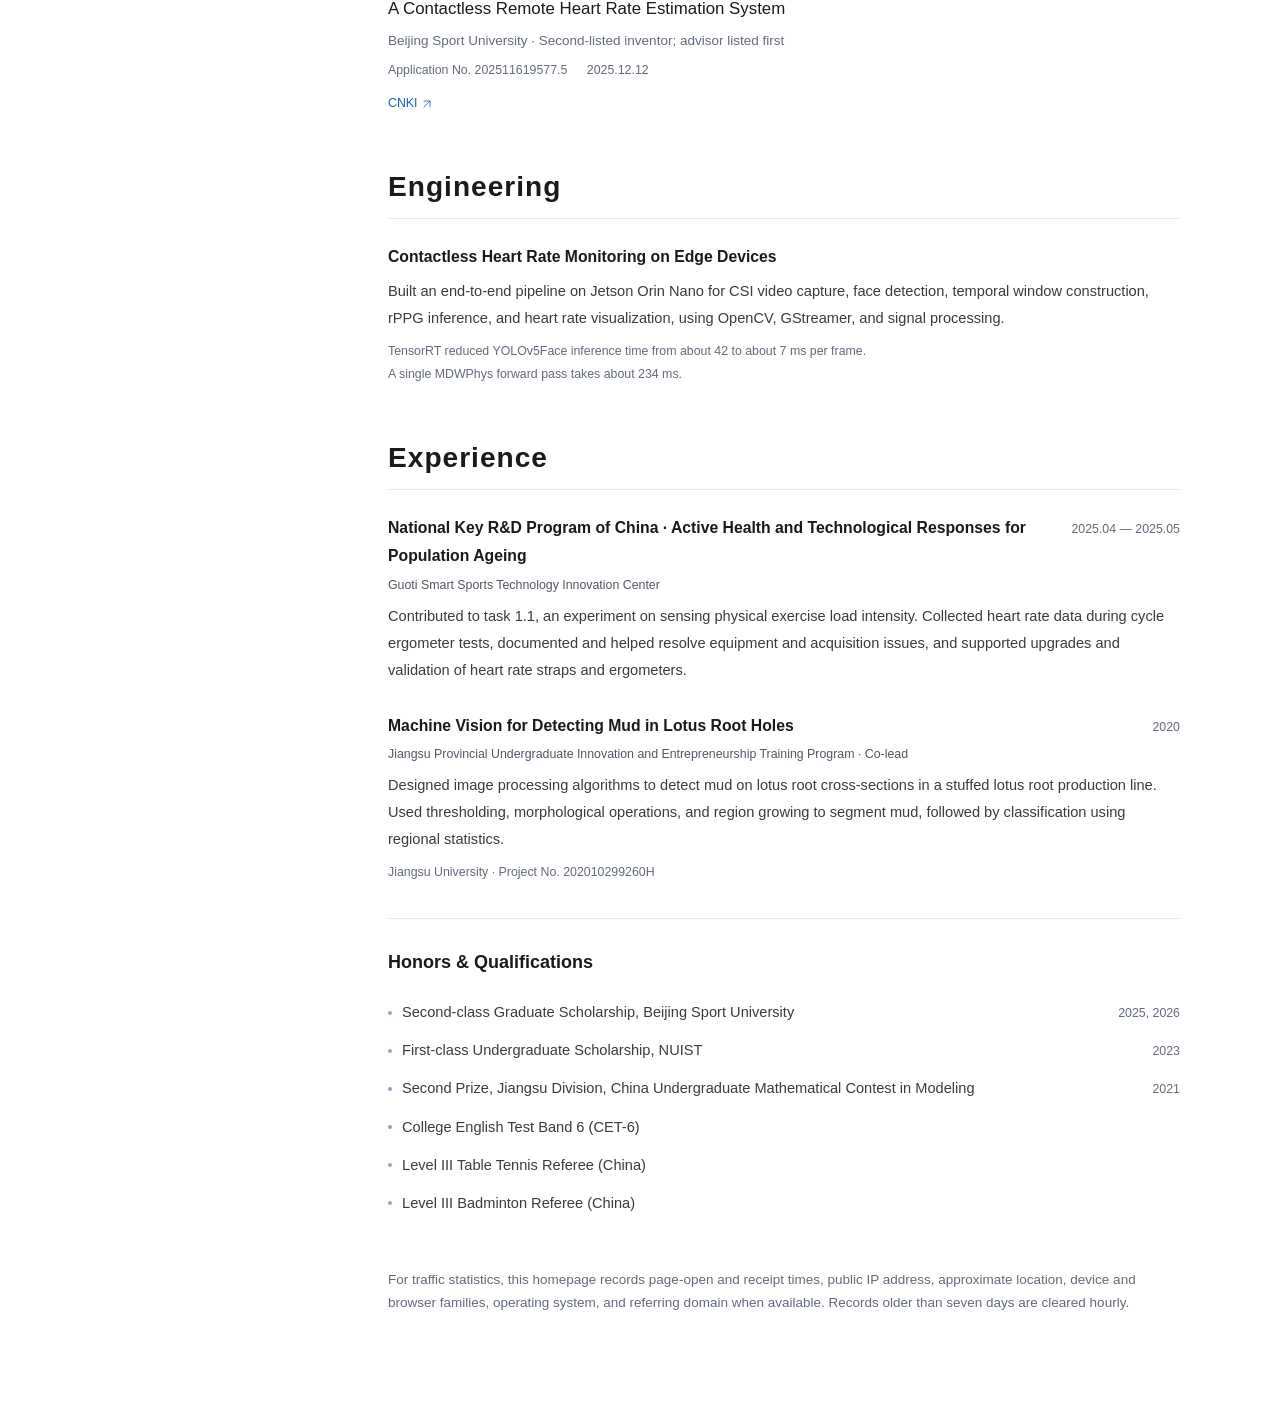
==== commit a5fc8c05: "Refresh the site palette and add filterable paginated traffic reports" ====
--- a/index.html
+++ b/index.html
@@ -5,7 +5,7 @@
   <meta name="viewport" content="width=device-width, initial-scale=1">
   <meta name="color-scheme" content="light dark">
   <meta name="theme-color" content="#ffffff" media="(prefers-color-scheme: light)">
-  <meta name="theme-color" content="#151b22" media="(prefers-color-scheme: dark)">
+  <meta name="theme-color" content="#1a1b1f" media="(prefers-color-scheme: dark)">
   <title>Chentao Xu · Academic Homepage</title>
   <meta name="description" content="Chentao Xu, a master’s student at Beijing Sport University, researching remote photoplethysmography (rPPG), deep learning, and AI applications in healthcare.">
   <link rel="canonical" href="https://tao355667.github.io/">
@@ -15,10 +15,11 @@
   <meta property="og:url" content="https://tao355667.github.io/">
   <meta property="og:image" content="https://tao355667.github.io/assets/images/chentao-xu.jpg?v=2">
   <link rel="icon" type="image/svg+xml" sizes="any" href="assets/favicon.svg?v=2">
-  <script async src="assets/visit.js?v=2"></script>
-  <script src="assets/theme.js?v=3"></script>
-  <link rel="stylesheet" href="assets/style.css?v=6">
-  <script src="assets/i18n.js?v=4" defer></script>
+  <script async src="assets/visit.js?v=3"></script>
+  <script src="assets/theme.js?v=4"></script>
+  <link rel="stylesheet" href="assets/palette.css?v=1">
+  <link rel="stylesheet" href="assets/style.css?v=7">
+  <script src="assets/i18n.js?v=5" defer></script>
   <script src="assets/main.js?v=4" defer></script>
 </head>
 <body id="top">
@@ -173,7 +174,7 @@
           <li><span data-i18n="qualifications.badminton">Level III Badminton Referee (China)</span></li>
         </ul>
       </section>
-      <footer class="privacy-note" data-i18n="traffic.notice">For traffic statistics, this homepage records the visit time, public IP address and approximate city. Records older than seven days are cleared hourly.</footer>
+      <footer class="privacy-note" data-i18n="traffic.notice">For traffic statistics, this homepage records page-open and receipt times, public IP address, approximate location, device and browser families, operating system, and referring domain when available. Records older than seven days are cleared hourly.</footer>
     </main>
   </div>
   <div class="floating-actions" role="group" aria-label="Page controls">
--- a/assets/palette.css
+++ b/assets/palette.css
@@ -0,0 +1,89 @@
+:root {
+  color-scheme: light;
+  --page: #ffffff;
+  --ink: #191a1d;
+  --body: #383b42;
+  --muted: #626b7b;
+  --brand: #176bfa;
+  --on-brand: #ffffff;
+  --accent: #175ec9;
+  --line: #e5e7eb;
+  --line-soft: #eff0f2;
+  --surface: #f6f7f9;
+  --navigation: #535965;
+  --secondary: #505763;
+  --icon: #697487;
+  --tag-text: #175ec9;
+  --tag-surface: #edf3ff;
+  --review-text: #826223;
+  --review-surface: #f8f4e9;
+  --published-text: #486c5c;
+  --published-surface: #eef5f1;
+  --publication-title: #191a1d;
+  --summary-rule: #90b7ff;
+  --list-marker: #8aa5d1;
+  --selection: #dce9ff;
+  --masthead-surface: rgba(255, 255, 255, .97);
+  --shadow: rgba(0, 0, 0, .14);
+  --sans: -apple-system, BlinkMacSystemFont, "Segoe UI", "PingFang SC", "Hiragino Sans GB", "Microsoft YaHei", sans-serif;
+}
+@media screen and (prefers-color-scheme: dark) {
+  :root:not([data-theme="light"]):not([data-theme="dark"]) {
+    color-scheme: dark;
+    --page: #1a1b1f;
+    --ink: #f4f5f6;
+    --body: #d0d1d6;
+    --muted: #a2a8b5;
+    --brand: #598fff;
+    --on-brand: #101723;
+    --accent: #6797ff;
+    --line: #35373d;
+    --line-soft: #2c2e34;
+    --surface: #222429;
+    --navigation: #c0c4ce;
+    --secondary: #b4bbc8;
+    --icon: #9aa4b7;
+    --tag-text: #82aaff;
+    --tag-surface: #202e48;
+    --review-text: #ddc38b;
+    --review-surface: #373124;
+    --published-text: #a9cfba;
+    --published-surface: #24372e;
+    --publication-title: #f4f5f6;
+    --summary-rule: #476bad;
+    --list-marker: #7594c9;
+    --selection: #2a4065;
+    --masthead-surface: rgba(26, 27, 31, .97);
+    --shadow: rgba(0, 0, 0, .32);
+  }
+}
+@media screen {
+  :root[data-theme="dark"] {
+    color-scheme: dark;
+    --page: #1a1b1f;
+    --ink: #f4f5f6;
+    --body: #d0d1d6;
+    --muted: #a2a8b5;
+    --brand: #598fff;
+    --on-brand: #101723;
+    --accent: #6797ff;
+    --line: #35373d;
+    --line-soft: #2c2e34;
+    --surface: #222429;
+    --navigation: #c0c4ce;
+    --secondary: #b4bbc8;
+    --icon: #9aa4b7;
+    --tag-text: #82aaff;
+    --tag-surface: #202e48;
+    --review-text: #ddc38b;
+    --review-surface: #373124;
+    --published-text: #a9cfba;
+    --published-surface: #24372e;
+    --publication-title: #f4f5f6;
+    --summary-rule: #476bad;
+    --list-marker: #7594c9;
+    --selection: #2a4065;
+    --masthead-surface: rgba(26, 27, 31, .97);
+    --shadow: rgba(0, 0, 0, .32);
+  }
+}
--- a/assets/style.css
+++ b/assets/style.css
@@ -1,86 +1,3 @@
-:root {
-  color-scheme: light;
-  --page: #ffffff;
-  --ink: #253342;
-  --body: #48535f;
-  --muted: #697683;
-  --accent: #28628c;
-  --line: #e4e9ed;
-  --line-soft: #edf0f2;
-  --surface: #f4f7f9;
-  --navigation: #616c78;
-  --secondary: #536777;
-  --icon: #71818f;
-  --tag-text: #47728e;
-  --tag-surface: #f0f5f8;
-  --review-text: #826223;
-  --review-surface: #f8f4e9;
-  --published-text: #486c5c;
-  --published-surface: #eef5f1;
-  --publication-title: #2c455c;
-  --summary-rule: #b8cfdf;
-  --list-marker: #90a6b5;
-  --selection: #dbeaf4;
-  --masthead-surface: rgba(255, 255, 255, .97);
-  --shadow: rgba(0, 0, 0, .14);
-  --sans: -apple-system, BlinkMacSystemFont, "Segoe UI", "PingFang SC", "Hiragino Sans GB", "Microsoft YaHei", sans-serif;
-}
-@media screen and (prefers-color-scheme: dark) {
-  :root:not([data-theme="light"]):not([data-theme="dark"]) {
-    color-scheme: dark;
-    --page: #151b22;
-    --ink: #e3eaf0;
-    --body: #bdc7d1;
-    --muted: #97a5b3;
-    --accent: #8dbce0;
-    --line: #303c48;
-    --line-soft: #293540;
-    --surface: #1f2933;
-    --navigation: #adbac6;
-    --secondary: #aebfce;
-    --icon: #96a8b8;
-    --tag-text: #aacbe2;
-    --tag-surface: #253542;
-    --review-text: #ddc38b;
-    --review-surface: #373124;
-    --published-text: #a9cfba;
-    --published-surface: #24372e;
-    --publication-title: #d5e4ef;
-    --summary-rule: #557b96;
-    --list-marker: #718c9e;
-    --selection: #334f66;
-    --masthead-surface: rgba(21, 27, 34, .97);
-    --shadow: rgba(0, 0, 0, .32);
-  }
-}
-@media screen {
-  :root[data-theme="dark"] {
-    color-scheme: dark;
-    --page: #151b22;
-    --ink: #e3eaf0;
-    --body: #bdc7d1;
-    --muted: #97a5b3;
-    --accent: #8dbce0;
-    --line: #303c48;
-    --line-soft: #293540;
-    --surface: #1f2933;
-    --navigation: #adbac6;
-    --secondary: #aebfce;
-    --icon: #96a8b8;
-    --tag-text: #aacbe2;
-    --tag-surface: #253542;
-    --review-text: #ddc38b;
-    --review-surface: #373124;
-    --published-text: #a9cfba;
-    --published-surface: #24372e;
-    --publication-title: #d5e4ef;
-    --summary-rule: #557b96;
-    --list-marker: #718c9e;
-    --selection: #334f66;
-    --masthead-surface: rgba(21, 27, 34, .97);
-    --shadow: rgba(0, 0, 0, .32);
-  }
-}
 * { box-sizing: border-box; }
 html { font-size: 112.5%; scroll-behavior: smooth; scroll-padding-top: 105px; }
 html[data-font-size="small"] { font-size: 100%; }
@@ -100,7 +17,7 @@
 .skip-link:focus { top: 12px; }
 .masthead { position: sticky; top: 0; z-index: 10; border-bottom: 1px solid var(--line); background: var(--masthead-surface); }
 .masthead-inner { max-width: 1136px; height: 76px; margin: 0 auto; padding: 0 28px; display: flex; align-items: center; }
-.site-name { flex-shrink: 0; color: var(--ink); font-family: var(--sans); font-size: 1.375rem; font-weight: 700; letter-spacing: -.7px; }
+.site-name { flex-shrink: 0; color: var(--brand); font-family: var(--sans); font-size: 1.375rem; font-weight: 700; letter-spacing: -.7px; }
 .site-name:hover { text-decoration: none; }
 .site-name-dot { color: var(--accent); }
 .header-controls { display: flex; flex-shrink: 0; align-items: center; gap: 8px; margin-left: 28px; }
@@ -109,7 +26,7 @@
 .header-controls[hidden], .control-group[hidden], .settings-menu[hidden] { display: none; }
 .control-button { appearance: none; display: inline-flex; align-items: center; justify-content: center; height: 28px; padding: 0 7px; border: 0; border-radius: 3px; color: var(--secondary); background: transparent; font: 0.6875rem/1 var(--sans); white-space: nowrap; cursor: pointer; }
 .control-button:hover { color: var(--accent); background: var(--surface); }
-.control-button[aria-pressed="true"] { color: var(--ink); background: var(--selection); font-weight: 600; }
+.control-button[aria-pressed="true"] { color: var(--accent); background: var(--tag-surface); font-weight: 600; }
 .control-button:focus-visible { outline-offset: 2px; }
 .settings-menu { position: relative; flex-shrink: 0; }
 .settings-menu[open] { z-index: 1; }
@@ -130,7 +47,7 @@
 .navigation { display: flex; align-self: stretch; align-items: stretch; gap: 30px; margin-left: auto; }
 .nav-link { position: relative; display: flex; align-items: center; color: var(--navigation); font-size: 0.875rem; white-space: nowrap; }
 .nav-link:hover, .nav-link.is-active { color: var(--accent); text-decoration: none; }
-.nav-link.is-active::after { content: ""; position: absolute; height: 2px; background: var(--accent); bottom: -1px; left: 0; right: 0; }
+.nav-link.is-active::after { content: ""; position: absolute; height: 3px; border-radius: 3px; background: var(--brand); bottom: -1px; left: 0; right: 0; }
 .page-layout { display: grid; grid-template-columns: 220px minmax(0, 1fr); gap: 68px; max-width: 1136px; margin: 0 auto; padding: 55px 28px calc(96px + env(safe-area-inset-bottom, 0px)); }
 .page-layout main > .section:last-child { margin-bottom: 0; }
 .profile { align-self: start; position: static; top: 121px; }
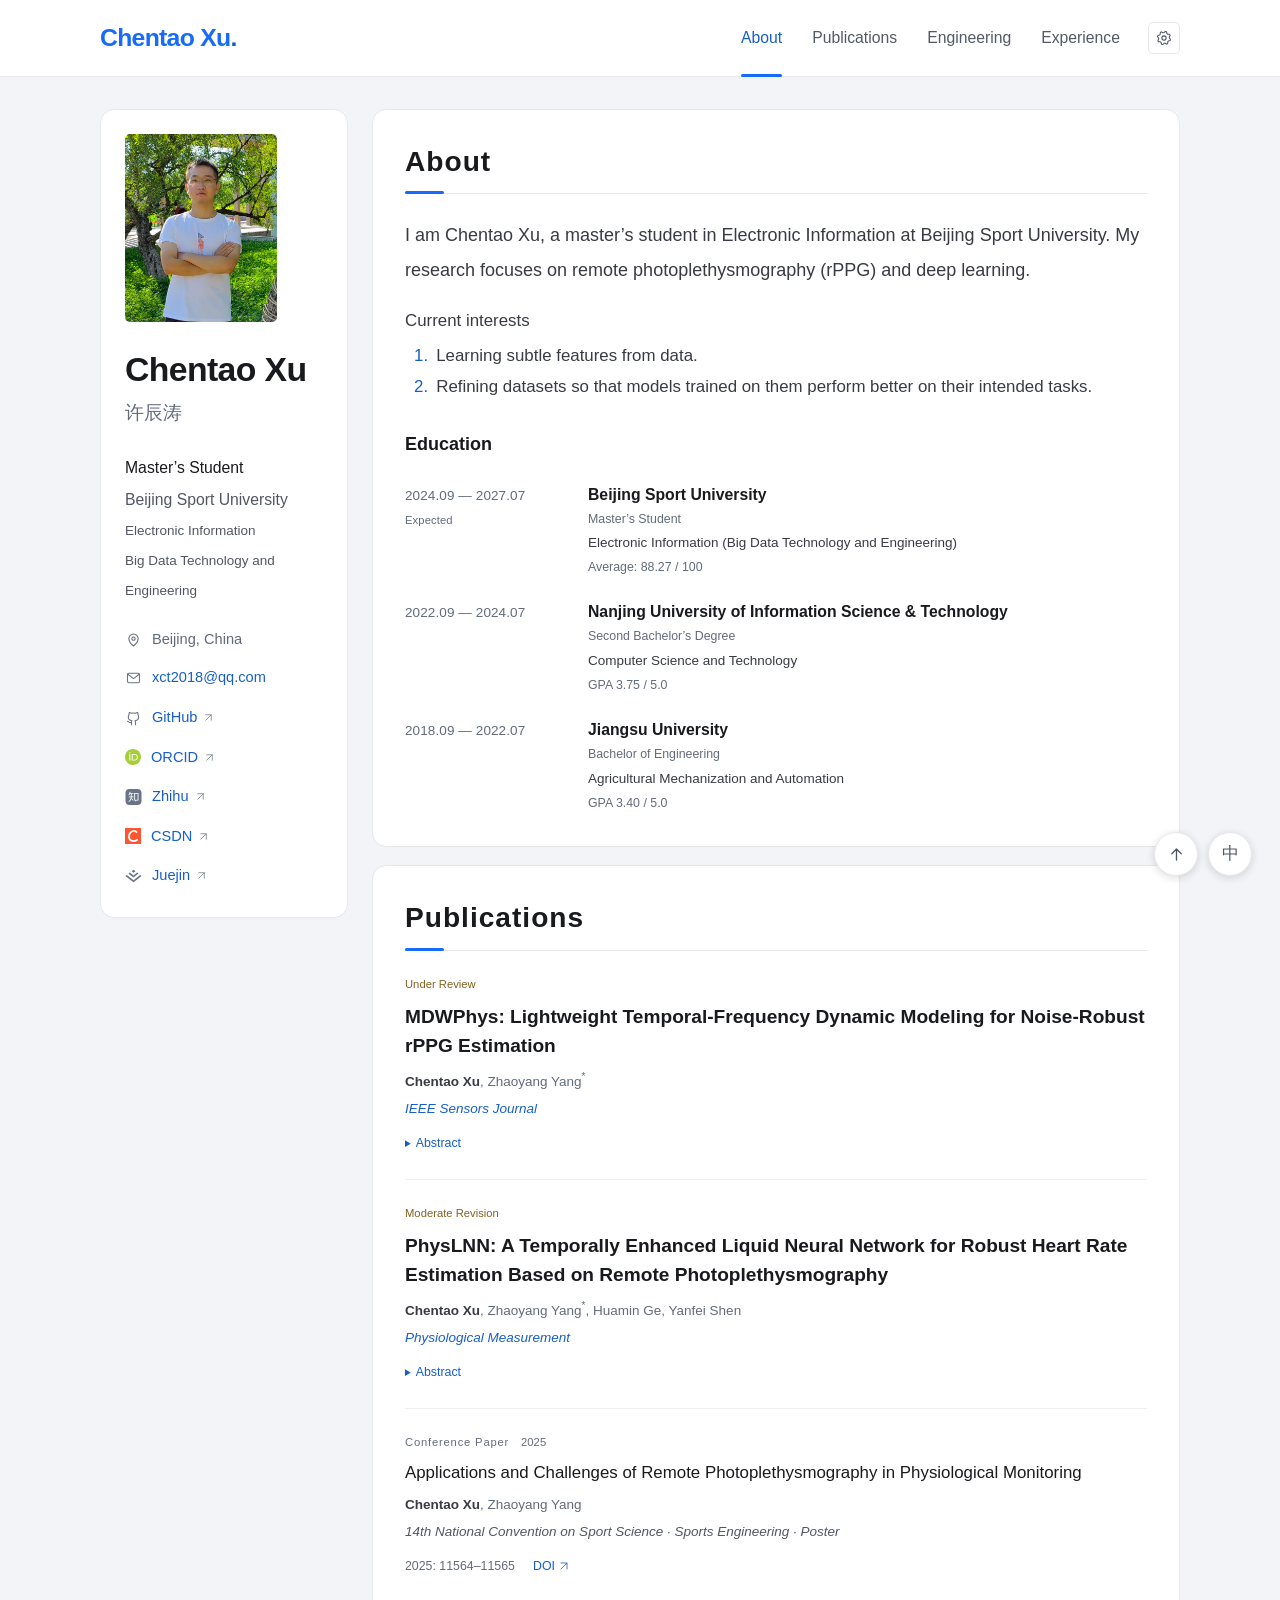
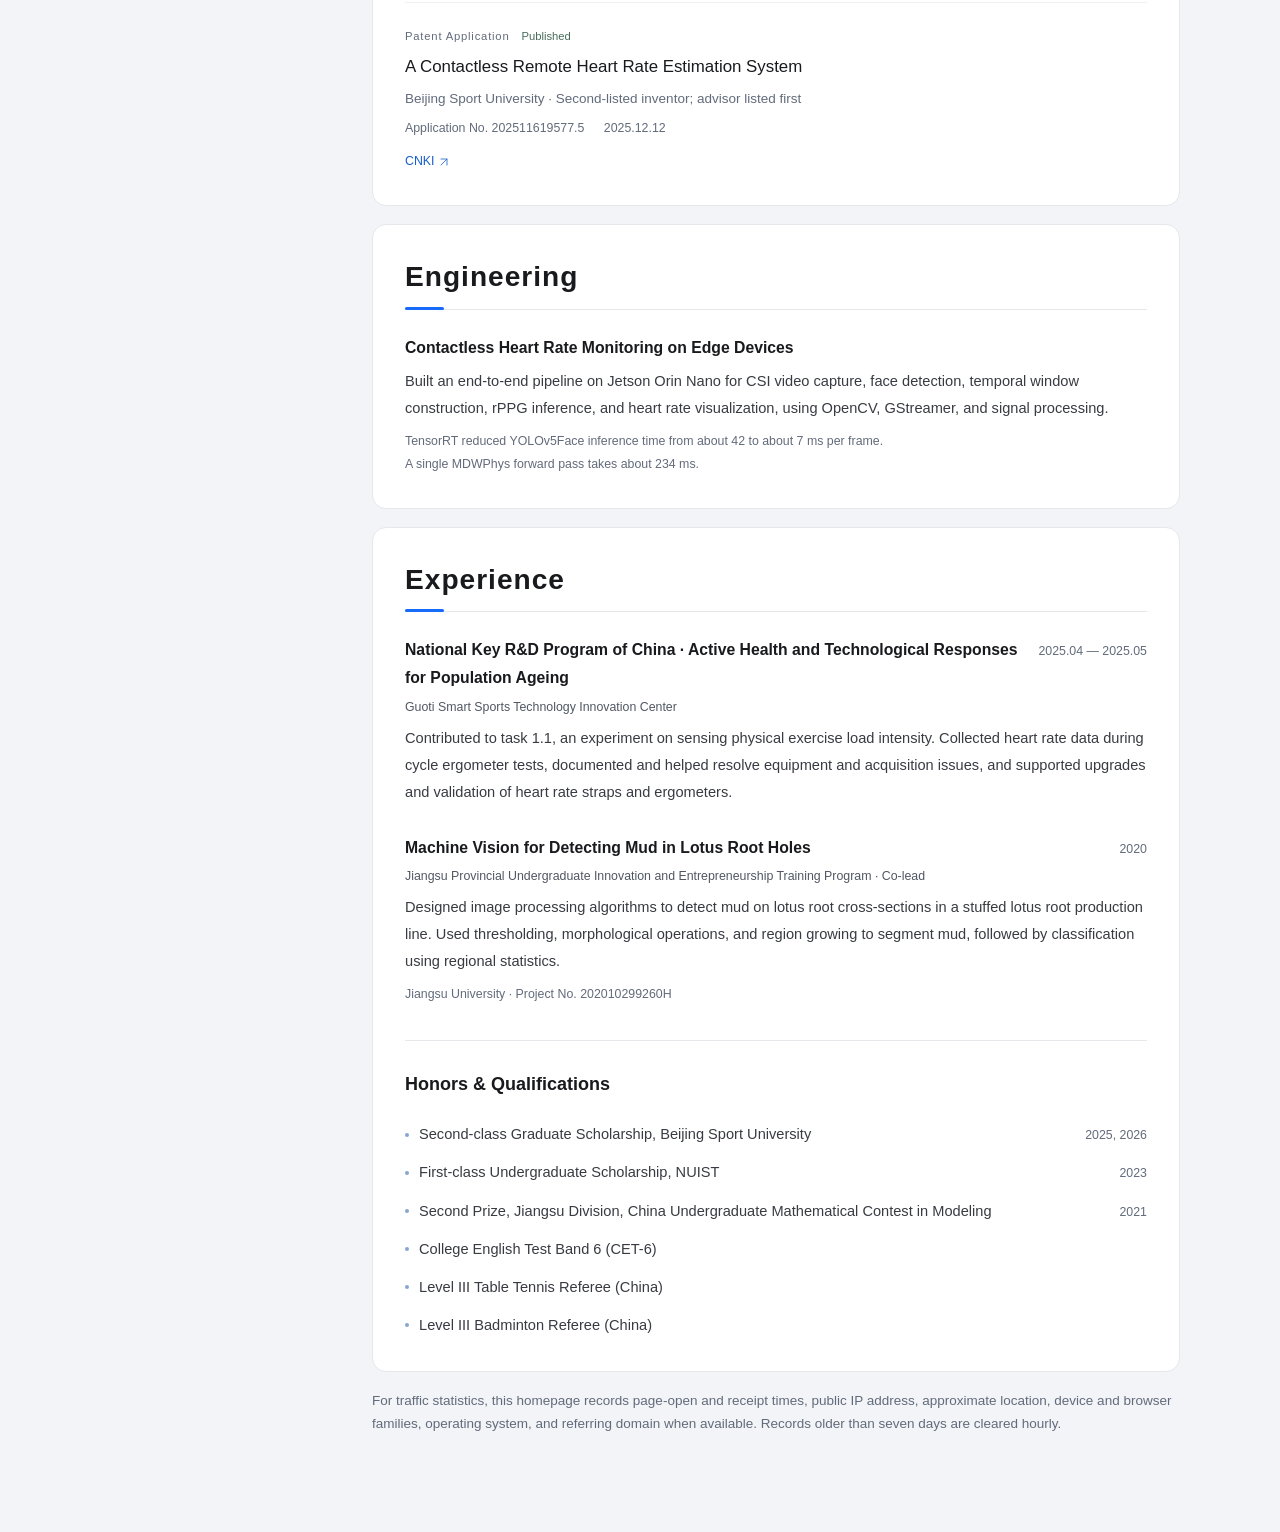
==== commit 8c39f1a8: "Restyle the public homepage and present the new research interests as text" ====
--- a/index.html
+++ b/index.html
@@ -7,19 +7,19 @@
   <meta name="theme-color" content="#ffffff" media="(prefers-color-scheme: light)">
   <meta name="theme-color" content="#1a1b1f" media="(prefers-color-scheme: dark)">
   <title>Chentao Xu · Academic Homepage</title>
-  <meta name="description" content="Chentao Xu, a master’s student at Beijing Sport University, researching remote photoplethysmography (rPPG), deep learning, and AI applications in healthcare.">
+  <meta name="description" content="Chentao Xu studies remote photoplethysmography (rPPG) and deep learning at Beijing Sport University. His interests include learning subtle features from data and refining training datasets.">
   <link rel="canonical" href="https://tao355667.github.io/">
   <meta property="og:type" content="profile">
   <meta property="og:title" content="Chentao Xu · Academic Homepage">
-  <meta property="og:description" content="Beijing Sport University · rPPG, deep learning, and AI for health">
+  <meta property="og:description" content="Chentao Xu studies remote photoplethysmography (rPPG) and deep learning at Beijing Sport University. His interests include learning subtle features from data and refining training datasets.">
   <meta property="og:url" content="https://tao355667.github.io/">
   <meta property="og:image" content="https://tao355667.github.io/assets/images/chentao-xu.jpg?v=2">
   <link rel="icon" type="image/svg+xml" sizes="any" href="assets/favicon.svg?v=2">
   <script async src="assets/visit.js?v=3"></script>
   <script src="assets/theme.js?v=4"></script>
-  <link rel="stylesheet" href="assets/palette.css?v=1">
-  <link rel="stylesheet" href="assets/style.css?v=7">
-  <script src="assets/i18n.js?v=5" defer></script>
+  <link rel="stylesheet" href="assets/palette.css?v=2">
+  <link rel="stylesheet" href="assets/style.css?v=8">
+  <script src="assets/i18n.js?v=6" defer></script>
   <script src="assets/main.js?v=4" defer></script>
 </head>
 <body id="top">
@@ -96,8 +96,12 @@
     <main id="main">
       <section id="about" class="section about-section" aria-labelledby="about-title">
         <div class="section-heading"><h2 id="about-title" data-i18n="about">About</h2></div>
-        <p class="intro" data-i18n="intro">I am Chentao Xu, a master’s student in Electronic Information at <strong>Beijing Sport University</strong>. My research focuses on <strong>remote photoplethysmography (rPPG)</strong> and <strong>deep learning</strong>. I am currently interested in applying AI to healthcare.</p>
-        <ul class="research-interests" aria-label="Research interests"><li>rPPG</li><li data-i18n="interest.deepLearning">Deep learning</li><li data-i18n="interest.health">AI for health</li><li data-i18n="interest.multimodal">Multimodal physiological sensing</li></ul>
+        <p class="intro" data-i18n="intro">I am Chentao Xu, a master’s student in Electronic Information at Beijing Sport University. My research focuses on remote photoplethysmography (rPPG) and deep learning.</p>
+        <p class="interest-heading" id="interest-title" data-i18n="interest.title">Current interests</p>
+        <ol class="interest-list" aria-labelledby="interest-title">
+          <li data-i18n="interest.features">Learning subtle features from data.</li>
+          <li data-i18n="interest.datasets">Refining datasets so that models trained on them perform better on their intended tasks.</li>
+        </ol>
 
         <h3 class="subsection-heading" data-i18n="education">Education</h3>
         <div class="education-list">
--- a/assets/palette.css
+++ b/assets/palette.css
@@ -1,5 +1,7 @@
 :root {
   color-scheme: light;
+  --home-canvas: #f2f4f7;
+  --home-panel: #ffffff;
   --page: #ffffff;
   --ink: #191a1d;
   --body: #383b42;
@@ -13,12 +15,9 @@
   --navigation: #535965;
   --secondary: #505763;
   --icon: #697487;
-  --tag-text: #175ec9;
   --tag-surface: #edf3ff;
   --review-text: #826223;
-  --review-surface: #f8f4e9;
   --published-text: #486c5c;
-  --published-surface: #eef5f1;
   --publication-title: #191a1d;
   --summary-rule: #90b7ff;
   --list-marker: #8aa5d1;
@@ -30,6 +29,8 @@
 @media screen and (prefers-color-scheme: dark) {
   :root:not([data-theme="light"]):not([data-theme="dark"]) {
     color-scheme: dark;
+    --home-canvas: #141518;
+    --home-panel: #202126;
     --page: #1a1b1f;
     --ink: #f4f5f6;
     --body: #d0d1d6;
@@ -43,12 +44,9 @@
     --navigation: #c0c4ce;
     --secondary: #b4bbc8;
     --icon: #9aa4b7;
-    --tag-text: #82aaff;
     --tag-surface: #202e48;
     --review-text: #ddc38b;
-    --review-surface: #373124;
     --published-text: #a9cfba;
-    --published-surface: #24372e;
     --publication-title: #f4f5f6;
     --summary-rule: #476bad;
     --list-marker: #7594c9;
@@ -60,6 +58,8 @@
 @media screen {
   :root[data-theme="dark"] {
     color-scheme: dark;
+    --home-canvas: #141518;
+    --home-panel: #202126;
     --page: #1a1b1f;
     --ink: #f4f5f6;
     --body: #d0d1d6;
@@ -73,12 +73,9 @@
     --navigation: #c0c4ce;
     --secondary: #b4bbc8;
     --icon: #9aa4b7;
-    --tag-text: #82aaff;
     --tag-surface: #202e48;
     --review-text: #ddc38b;
-    --review-surface: #373124;
     --published-text: #a9cfba;
-    --published-surface: #24372e;
     --publication-title: #f4f5f6;
     --summary-rule: #476bad;
     --list-marker: #7594c9;
--- a/assets/style.css
+++ b/assets/style.css
@@ -48,9 +48,15 @@
 .nav-link { position: relative; display: flex; align-items: center; color: var(--navigation); font-size: 0.875rem; white-space: nowrap; }
 .nav-link:hover, .nav-link.is-active { color: var(--accent); text-decoration: none; }
 .nav-link.is-active::after { content: ""; position: absolute; height: 3px; border-radius: 3px; background: var(--brand); bottom: -1px; left: 0; right: 0; }
-.page-layout { display: grid; grid-template-columns: 220px minmax(0, 1fr); gap: 68px; max-width: 1136px; margin: 0 auto; padding: 55px 28px calc(96px + env(safe-area-inset-bottom, 0px)); }
+.page-layout { display: grid; grid-template-columns: 248px minmax(0, 1fr); gap: 24px; max-width: 1136px; margin: 0 auto; padding: 32px 28px calc(96px + env(safe-area-inset-bottom, 0px)); }
 .page-layout main > .section:last-child { margin-bottom: 0; }
-.profile { align-self: start; position: static; top: 121px; }
+.profile { align-self: start; position: static; top: 108px; }
+@media screen {
+  #top { background: var(--home-canvas); }
+  .profile, .section { border: 1px solid var(--line); border-radius: 14px; background: var(--home-panel); }
+  .profile { padding: 24px; }
+  .section { padding: clamp(20px, 2.6vw, 32px); }
+}
 .profile.is-sticky { position: sticky; }
 .portrait { width: 152px; height: 188px; display: block; border-radius: 5px; object-fit: cover; object-position: center; background: var(--surface); }
 .profile h1 { color: var(--ink); font-family: var(--sans); font-weight: 700; font-size: 1.875rem; line-height: 1.4; letter-spacing: -.6px; margin-top: 24px; }
@@ -63,8 +69,8 @@
 .profile-details { font-size: 0.8125rem; }
 .profile-location { display: flex; align-items: center; gap: 10px; margin-top: 22px; color: var(--muted); }
 .profile-location .icon { width: 16px; height: 16px; }
-.contact-links { list-style: none; padding: 0; margin: 11px 0 23px; display: grid; gap: 9px; }
-.contact-links a { display: inline-flex; align-items: center; gap: 10px; color: var(--secondary); }
+.contact-links { list-style: none; padding: 0; margin: 11px 0 0; display: grid; gap: 9px; }
+.contact-links a { display: inline-flex; align-items: center; gap: 10px; color: var(--accent); }
 .contact-links a:hover { color: var(--accent); }
 .contact-links .icon { color: var(--icon); width: 16px; height: 16px; }
 .contact-links .external-icon { width: 11px; height: 11px; flex-basis: 11px; margin-left: -4px; }
@@ -74,13 +80,18 @@
 .privacy-note { color: var(--muted); font-size: 0.75rem; line-height: 1.7; }
 #visit-check { display: none; }
 #visit-check:target { display: block; margin: 0; padding: 12px 24px; background: var(--surface); color: var(--ink); }
-.section { margin-bottom: 52px; scroll-margin-top: 5px; }
+.section { margin-bottom: 18px; scroll-margin-top: 5px; }
 .section-heading { display: flex; align-items: baseline; gap: 15px; padding-bottom: 12px; border-bottom: 1px solid var(--line); margin-bottom: 24px; }
-.section-heading h2 { color: var(--ink); font-family: var(--sans); font-size: 1.5625rem; line-height: 1.4; font-weight: 700; letter-spacing: 1px; }
+.section-heading h2 { position: relative; color: var(--ink); font-family: var(--sans); font-size: 1.5625rem; line-height: 1.4; font-weight: 700; letter-spacing: 1px; }
+@media screen {
+  .section-heading h2::after { content: ""; position: absolute; left: 0; bottom: -13px; width: 1.4em; height: 3px; border-radius: 2px; background: var(--brand); }
+}
 .about-section > p { margin-bottom: 12px; }
 .intro { font-size: 1rem; line-height: 1.95; }
-.research-interests { list-style: none; display: flex; flex-wrap: wrap; gap: 8px; margin: 20px 0 29px; padding: 0; }
-.research-interests li { color: var(--tag-text); background: var(--tag-surface); padding: 2px 10px; border-radius: 3px; font-size: 0.6875rem; line-height: 1.9; }
+.about-section > .interest-heading { margin: 16px 0 4px; }
+.interest-list { margin: 0 0 26px; padding-inline-start: 1.65em; }
+.interest-list li { padding-inline-start: .2em; }
+.interest-list li::marker { color: var(--accent); font-variant-numeric: tabular-nums; }
 .subsection-heading { color: var(--ink); font-size: 1rem; font-weight: 600; margin-bottom: 20px; }
 .education-list { display: grid; gap: 21px; }
 .education-item { display: grid; grid-template-columns: 160px minmax(0, 1fr); gap: 23px; }
@@ -96,9 +107,9 @@
 .publication:last-child { padding-bottom: 0; margin-bottom: 0; border-bottom: 0; }
 .publication-meta { display: flex; flex-wrap: wrap; align-items: center; gap: 12px; margin-bottom: 9px; font-size: 0.625rem; line-height: 1.6; }
 .publication-type { color: var(--muted); letter-spacing: .8px; }
-.status { display: inline-block; padding: 2px 7px; border-radius: 3px; font-size: 0.625rem; }
-.status-review { color: var(--review-text); background: var(--review-surface); }
-.status-published { color: var(--published-text); background: var(--published-surface); }
+.status { font-size: 0.625rem; }
+.status-review { color: var(--review-text); }
+.status-published { color: var(--published-text); }
 .publication-year { color: var(--muted); }
 .publication h3 { font-size: 1.0625rem; font-family: var(--sans); line-height: 1.55; font-weight: 600; color: var(--publication-title); margin-bottom: 7px; }
 .publication h3 { overflow-wrap: break-word; }
@@ -146,9 +157,10 @@
 .floating-button .icon { width: 19px; height: 19px; flex-basis: 19px; stroke-width: 1.7; }
 .floating-language-toggle:lang(zh) .floating-language-label { font-size: 0.9375rem; font-weight: 500; }
 [data-page="not-found"] main { padding-bottom: calc(96px + env(safe-area-inset-bottom, 0px)); }
-@media (min-width: 1500px) { .masthead-inner, .page-layout { max-width: 1190px; } .page-layout { gap: 82px; } }
+@media (min-width: 1500px) { .masthead-inner, .page-layout { max-width: 1190px; } }
 @media (max-width: 1000px) {
-  .page-layout { grid-template-columns: 195px minmax(0, 1fr); gap: 40px; padding-top: 40px; }
+  .page-layout { grid-template-columns: 220px minmax(0, 1fr); gap: 16px; padding-top: 24px; }
+  .profile { padding: 18px; }
   .navigation { gap: 23px; }
   .education-item { grid-template-columns: 142px minmax(0, 1fr); gap: 13px; }
   .degree { display: block; margin: 1px 0 0; }
@@ -163,8 +175,8 @@
   .nav-link { font-size: 0.75rem; }
 }
 @media (max-width: 760px) {
-  .page-layout { display: block; padding: 30px 23px calc(96px + env(safe-area-inset-bottom, 0px)); max-width: 650px; }
-  .profile { position: static; padding-bottom: 30px; margin-bottom: 33px; border-bottom: 1px solid var(--line); }
+  .page-layout { display: block; padding: 16px 12px calc(96px + env(safe-area-inset-bottom, 0px)); max-width: 650px; }
+  .profile { position: static; margin-bottom: 12px; }
   .profile-intro { display: flex; align-items: center; gap: 23px; }
   .portrait { width: 108px; height: 140px; flex-shrink: 0; }
   .profile h1 { margin-top: 0; font-size: 1.6875rem; }
@@ -177,13 +189,12 @@
   .contact-links { display: flex; flex-wrap: wrap; gap: 7px 17px; margin: 0; font-size: 0.6875rem; }
   .contact-links a { gap: 6px; }
   .contact-links .icon { width: 14px; height: 14px; flex-basis: 14px; }
-  .section { margin-bottom: 40px; }
+  .section { margin-bottom: 12px; padding: 20px 18px; }
   .section-heading { margin-bottom: 20px; gap: 12px; }
   .section-heading h2 { font-size: 1.4375rem; }
   .intro { font-size: 0.9375rem; }
   .about-section > p { font-size: 0.875rem; }
-  .research-interests { gap: 6px; margin: 18px 0 26px; }
-  .research-interests li { font-size: 0.625rem; padding: 2px 8px; }
+  .interest-list { font-size: 0.875rem; }
   .education-item { grid-template-columns: 128px minmax(0, 1fr); gap: 14px; }
   .education-date { font-size: 0.625rem; }
   .education-item h4 { font-size: 0.8125rem; }
@@ -206,7 +217,7 @@
   .site-name { font-size: 1.125rem; }
   .header-controls { gap: 6px; }
   .control-button { height: 26px; padding-right: 5px; padding-left: 5px; font-size: 0.625rem; }
-  .page-layout { padding-right: 18px; padding-left: 18px; }
+  .page-layout { padding-right: 10px; padding-left: 10px; }
   .profile-intro { gap: 16px; }
   .profile h1 { font-size: 1.5625rem; }
   .portrait { width: 94px; height: 128px; }
@@ -227,6 +238,7 @@
   .page-layout { padding: 0; display: grid; grid-template-columns: 155px 1fr; gap: 30px; }
   [data-page="not-found"] main { padding-bottom: 32px; }
   .profile, .profile.is-sticky { position: static; }
+  .profile, .section { padding: 0; }
   .portrait { width: 110px; height: 145px; }
   .profile h1 { font-size: 1.5rem; }
   .section { margin-bottom: 28px; }
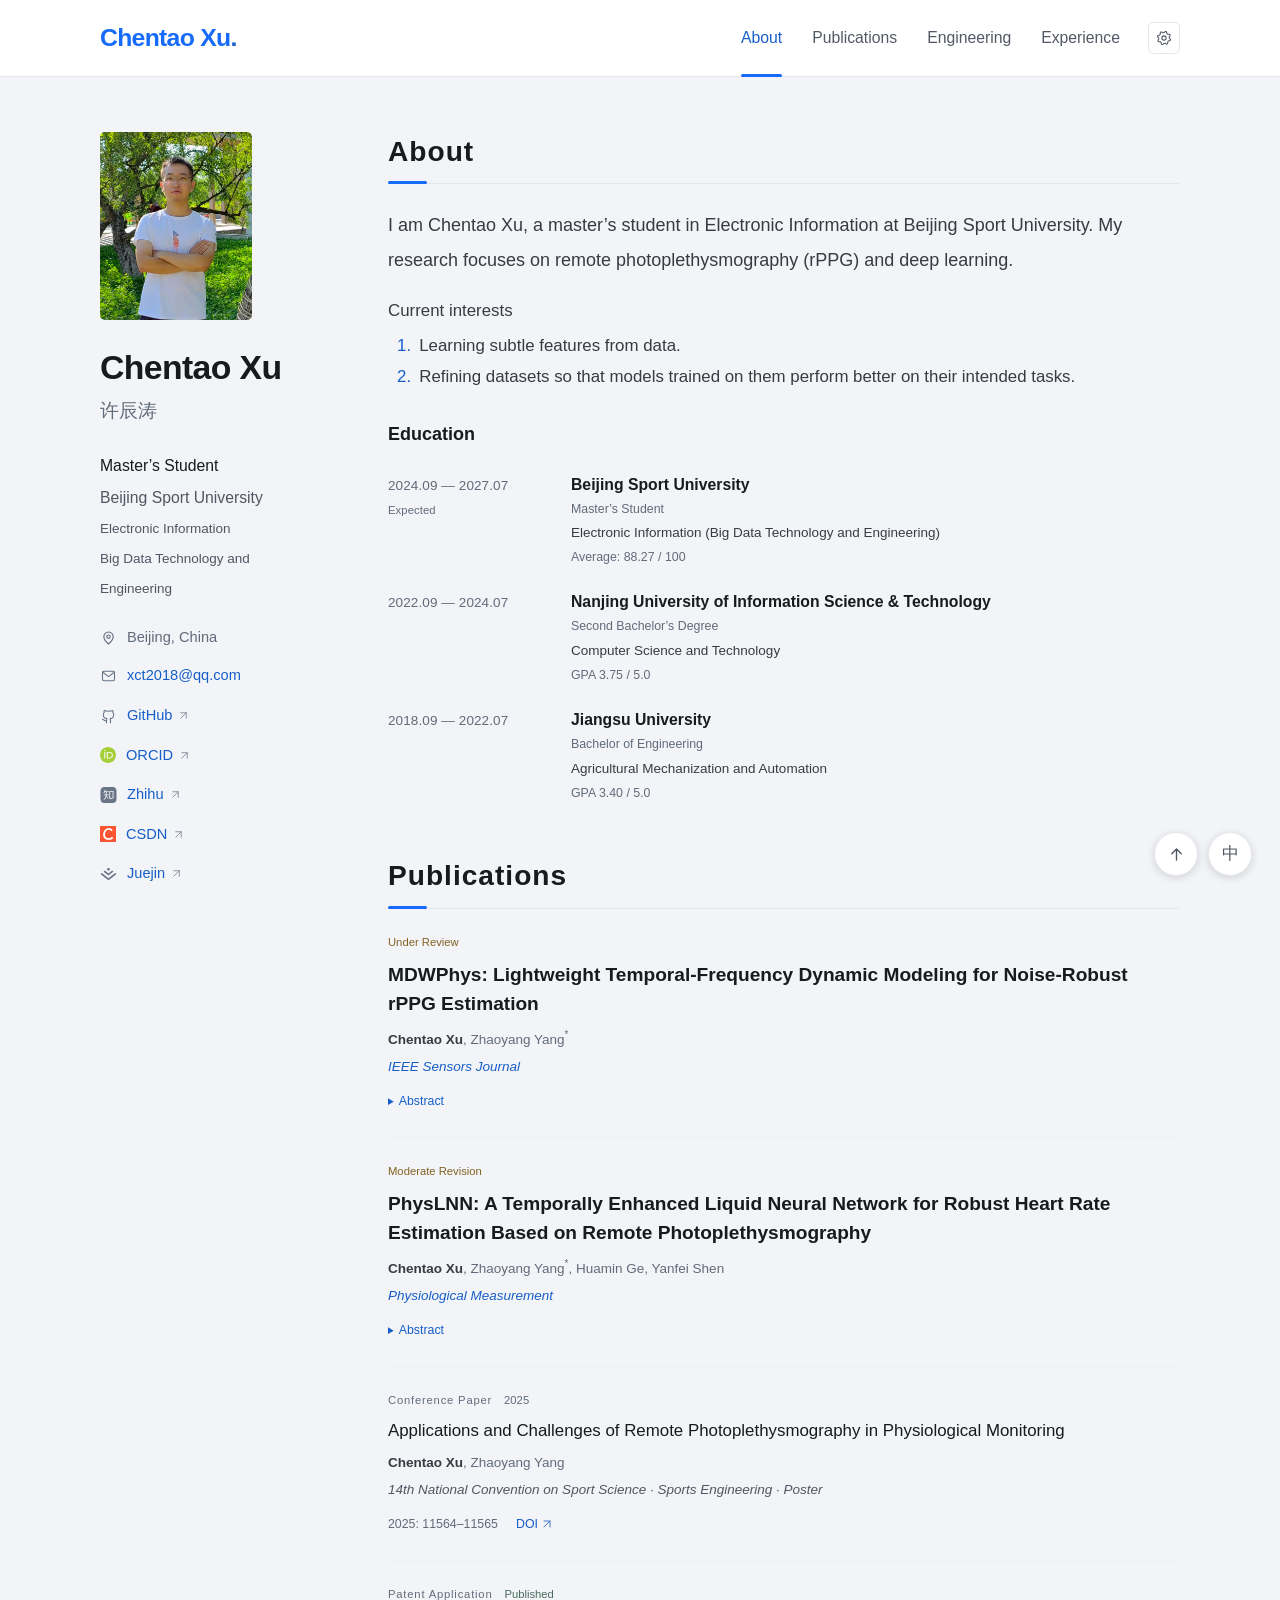
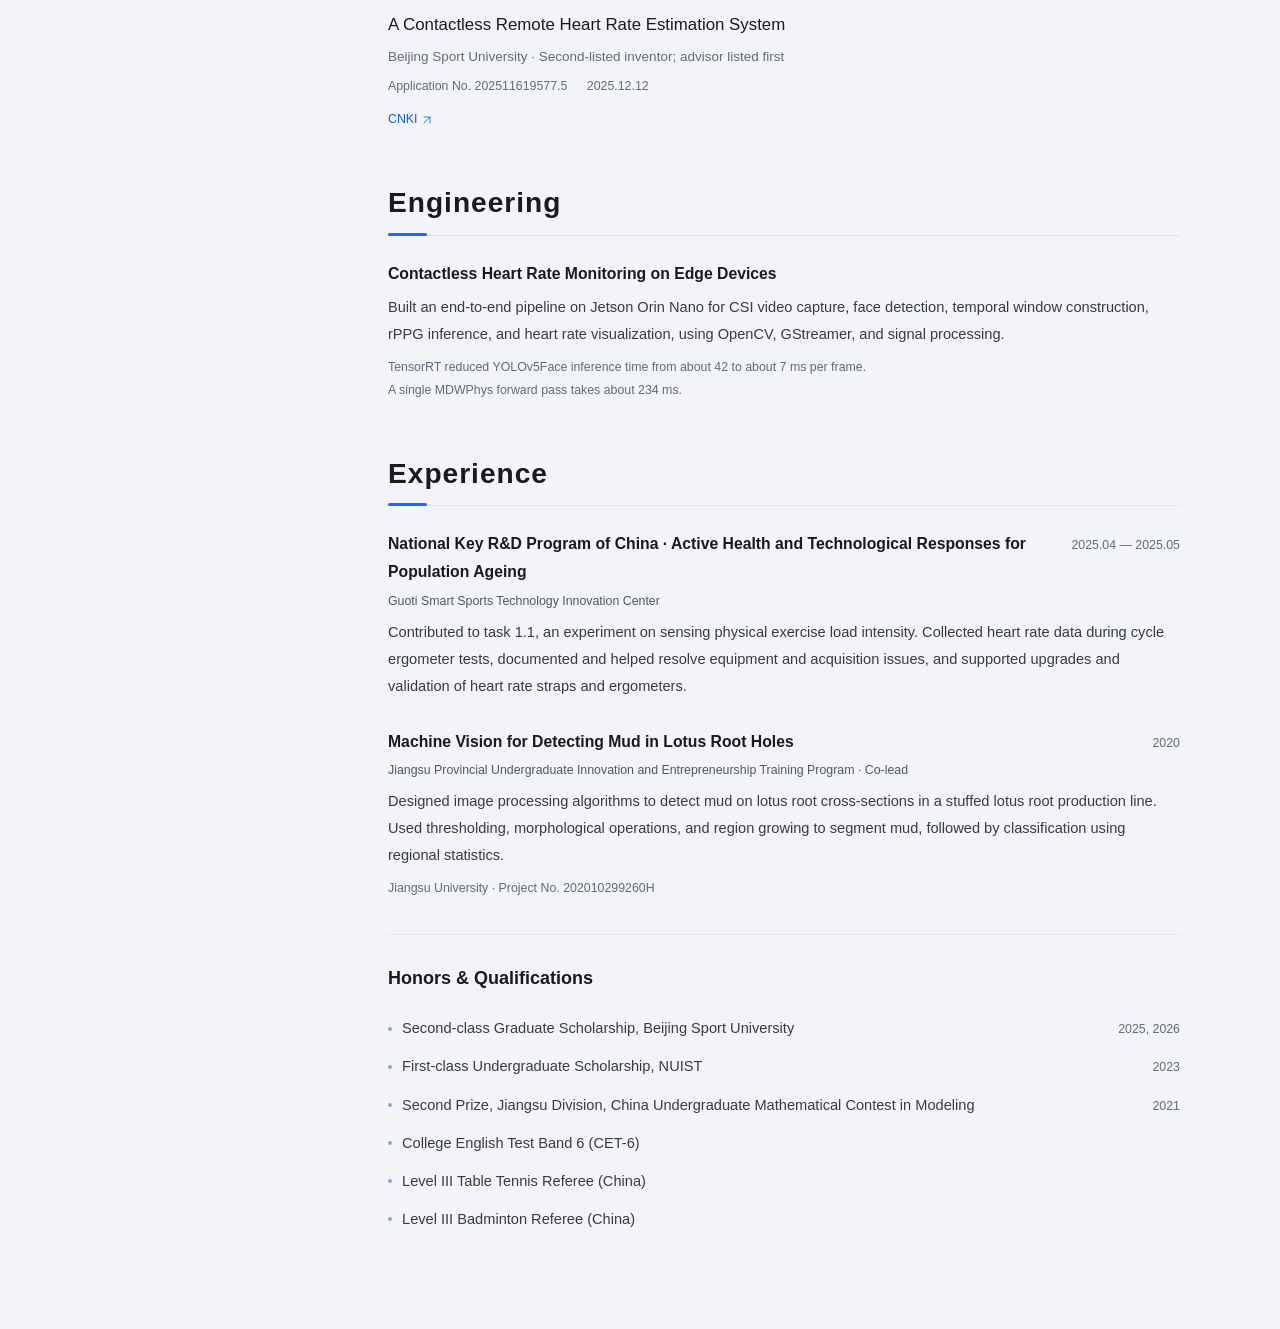
==== commit 4ac69935: "Restore open homepage sections and remove the footer notice" ====
--- a/index.html
+++ b/index.html
@@ -17,9 +17,9 @@
   <link rel="icon" type="image/svg+xml" sizes="any" href="assets/favicon.svg?v=2">
   <script async src="assets/visit.js?v=3"></script>
   <script src="assets/theme.js?v=4"></script>
-  <link rel="stylesheet" href="assets/palette.css?v=2">
-  <link rel="stylesheet" href="assets/style.css?v=8">
-  <script src="assets/i18n.js?v=6" defer></script>
+  <link rel="stylesheet" href="assets/palette.css?v=3">
+  <link rel="stylesheet" href="assets/style.css?v=9">
+  <script src="assets/i18n.js?v=7" defer></script>
   <script src="assets/main.js?v=4" defer></script>
 </head>
 <body id="top">
@@ -178,7 +178,6 @@
           <li><span data-i18n="qualifications.badminton">Level III Badminton Referee (China)</span></li>
         </ul>
       </section>
-      <footer class="privacy-note" data-i18n="traffic.notice">For traffic statistics, this homepage records page-open and receipt times, public IP address, approximate location, device and browser families, operating system, and referring domain when available. Records older than seven days are cleared hourly.</footer>
     </main>
   </div>
   <div class="floating-actions" role="group" aria-label="Page controls">
--- a/assets/palette.css
+++ b/assets/palette.css
@@ -1,7 +1,6 @@
 :root {
   color-scheme: light;
   --home-canvas: #f2f4f7;
-  --home-panel: #ffffff;
   --page: #ffffff;
   --ink: #191a1d;
   --body: #383b42;
@@ -30,7 +29,6 @@
   :root:not([data-theme="light"]):not([data-theme="dark"]) {
     color-scheme: dark;
     --home-canvas: #141518;
-    --home-panel: #202126;
     --page: #1a1b1f;
     --ink: #f4f5f6;
     --body: #d0d1d6;
@@ -59,7 +57,6 @@
   :root[data-theme="dark"] {
     color-scheme: dark;
     --home-canvas: #141518;
-    --home-panel: #202126;
     --page: #1a1b1f;
     --ink: #f4f5f6;
     --body: #d0d1d6;
--- a/assets/style.css
+++ b/assets/style.css
@@ -48,14 +48,11 @@
 .nav-link { position: relative; display: flex; align-items: center; color: var(--navigation); font-size: 0.875rem; white-space: nowrap; }
 .nav-link:hover, .nav-link.is-active { color: var(--accent); text-decoration: none; }
 .nav-link.is-active::after { content: ""; position: absolute; height: 3px; border-radius: 3px; background: var(--brand); bottom: -1px; left: 0; right: 0; }
-.page-layout { display: grid; grid-template-columns: 248px minmax(0, 1fr); gap: 24px; max-width: 1136px; margin: 0 auto; padding: 32px 28px calc(96px + env(safe-area-inset-bottom, 0px)); }
+.page-layout { display: grid; grid-template-columns: 220px minmax(0, 1fr); gap: 68px; max-width: 1136px; margin: 0 auto; padding: 55px 28px calc(96px + env(safe-area-inset-bottom, 0px)); }
 .page-layout main > .section:last-child { margin-bottom: 0; }
-.profile { align-self: start; position: static; top: 108px; }
+.profile { align-self: start; position: static; top: 121px; }
 @media screen {
   #top { background: var(--home-canvas); }
-  .profile, .section { border: 1px solid var(--line); border-radius: 14px; background: var(--home-panel); }
-  .profile { padding: 24px; }
-  .section { padding: clamp(20px, 2.6vw, 32px); }
 }
 .profile.is-sticky { position: sticky; }
 .portrait { width: 152px; height: 188px; display: block; border-radius: 5px; object-fit: cover; object-position: center; background: var(--surface); }
@@ -77,10 +74,9 @@
 .contact-links .brand-icon { fill: currentColor; stroke: none; }
 .contact-links .brand-image { display: block; width: 16px; height: 16px; flex: 0 0 16px; object-fit: contain; }
 main { min-width: 0; }
-.privacy-note { color: var(--muted); font-size: 0.75rem; line-height: 1.7; }
 #visit-check { display: none; }
 #visit-check:target { display: block; margin: 0; padding: 12px 24px; background: var(--surface); color: var(--ink); }
-.section { margin-bottom: 18px; scroll-margin-top: 5px; }
+.section { margin-bottom: 52px; scroll-margin-top: 5px; }
 .section-heading { display: flex; align-items: baseline; gap: 15px; padding-bottom: 12px; border-bottom: 1px solid var(--line); margin-bottom: 24px; }
 .section-heading h2 { position: relative; color: var(--ink); font-family: var(--sans); font-size: 1.5625rem; line-height: 1.4; font-weight: 700; letter-spacing: 1px; }
 @media screen {
@@ -157,10 +153,9 @@
 .floating-button .icon { width: 19px; height: 19px; flex-basis: 19px; stroke-width: 1.7; }
 .floating-language-toggle:lang(zh) .floating-language-label { font-size: 0.9375rem; font-weight: 500; }
 [data-page="not-found"] main { padding-bottom: calc(96px + env(safe-area-inset-bottom, 0px)); }
-@media (min-width: 1500px) { .masthead-inner, .page-layout { max-width: 1190px; } }
+@media (min-width: 1500px) { .masthead-inner, .page-layout { max-width: 1190px; } .page-layout { gap: 82px; } }
 @media (max-width: 1000px) {
-  .page-layout { grid-template-columns: 220px minmax(0, 1fr); gap: 16px; padding-top: 24px; }
-  .profile { padding: 18px; }
+  .page-layout { grid-template-columns: 195px minmax(0, 1fr); gap: 40px; padding-top: 40px; }
   .navigation { gap: 23px; }
   .education-item { grid-template-columns: 142px minmax(0, 1fr); gap: 13px; }
   .degree { display: block; margin: 1px 0 0; }
@@ -175,8 +170,8 @@
   .nav-link { font-size: 0.75rem; }
 }
 @media (max-width: 760px) {
-  .page-layout { display: block; padding: 16px 12px calc(96px + env(safe-area-inset-bottom, 0px)); max-width: 650px; }
-  .profile { position: static; margin-bottom: 12px; }
+  .page-layout { display: block; padding: 30px 23px calc(96px + env(safe-area-inset-bottom, 0px)); max-width: 650px; }
+  .profile { position: static; margin-bottom: 44px; }
   .profile-intro { display: flex; align-items: center; gap: 23px; }
   .portrait { width: 108px; height: 140px; flex-shrink: 0; }
   .profile h1 { margin-top: 0; font-size: 1.6875rem; }
@@ -189,7 +184,7 @@
   .contact-links { display: flex; flex-wrap: wrap; gap: 7px 17px; margin: 0; font-size: 0.6875rem; }
   .contact-links a { gap: 6px; }
   .contact-links .icon { width: 14px; height: 14px; flex-basis: 14px; }
-  .section { margin-bottom: 12px; padding: 20px 18px; }
+  .section { margin-bottom: 40px; }
   .section-heading { margin-bottom: 20px; gap: 12px; }
   .section-heading h2 { font-size: 1.4375rem; }
   .intro { font-size: 0.9375rem; }
@@ -217,7 +212,7 @@
   .site-name { font-size: 1.125rem; }
   .header-controls { gap: 6px; }
   .control-button { height: 26px; padding-right: 5px; padding-left: 5px; font-size: 0.625rem; }
-  .page-layout { padding-right: 10px; padding-left: 10px; }
+  .page-layout { padding-right: 18px; padding-left: 18px; }
   .profile-intro { gap: 16px; }
   .profile h1 { font-size: 1.5625rem; }
   .portrait { width: 94px; height: 128px; }
@@ -238,7 +233,6 @@
   .page-layout { padding: 0; display: grid; grid-template-columns: 155px 1fr; gap: 30px; }
   [data-page="not-found"] main { padding-bottom: 32px; }
   .profile, .profile.is-sticky { position: static; }
-  .profile, .section { padding: 0; }
   .portrait { width: 110px; height: 145px; }
   .profile h1 { font-size: 1.5rem; }
   .section { margin-bottom: 28px; }
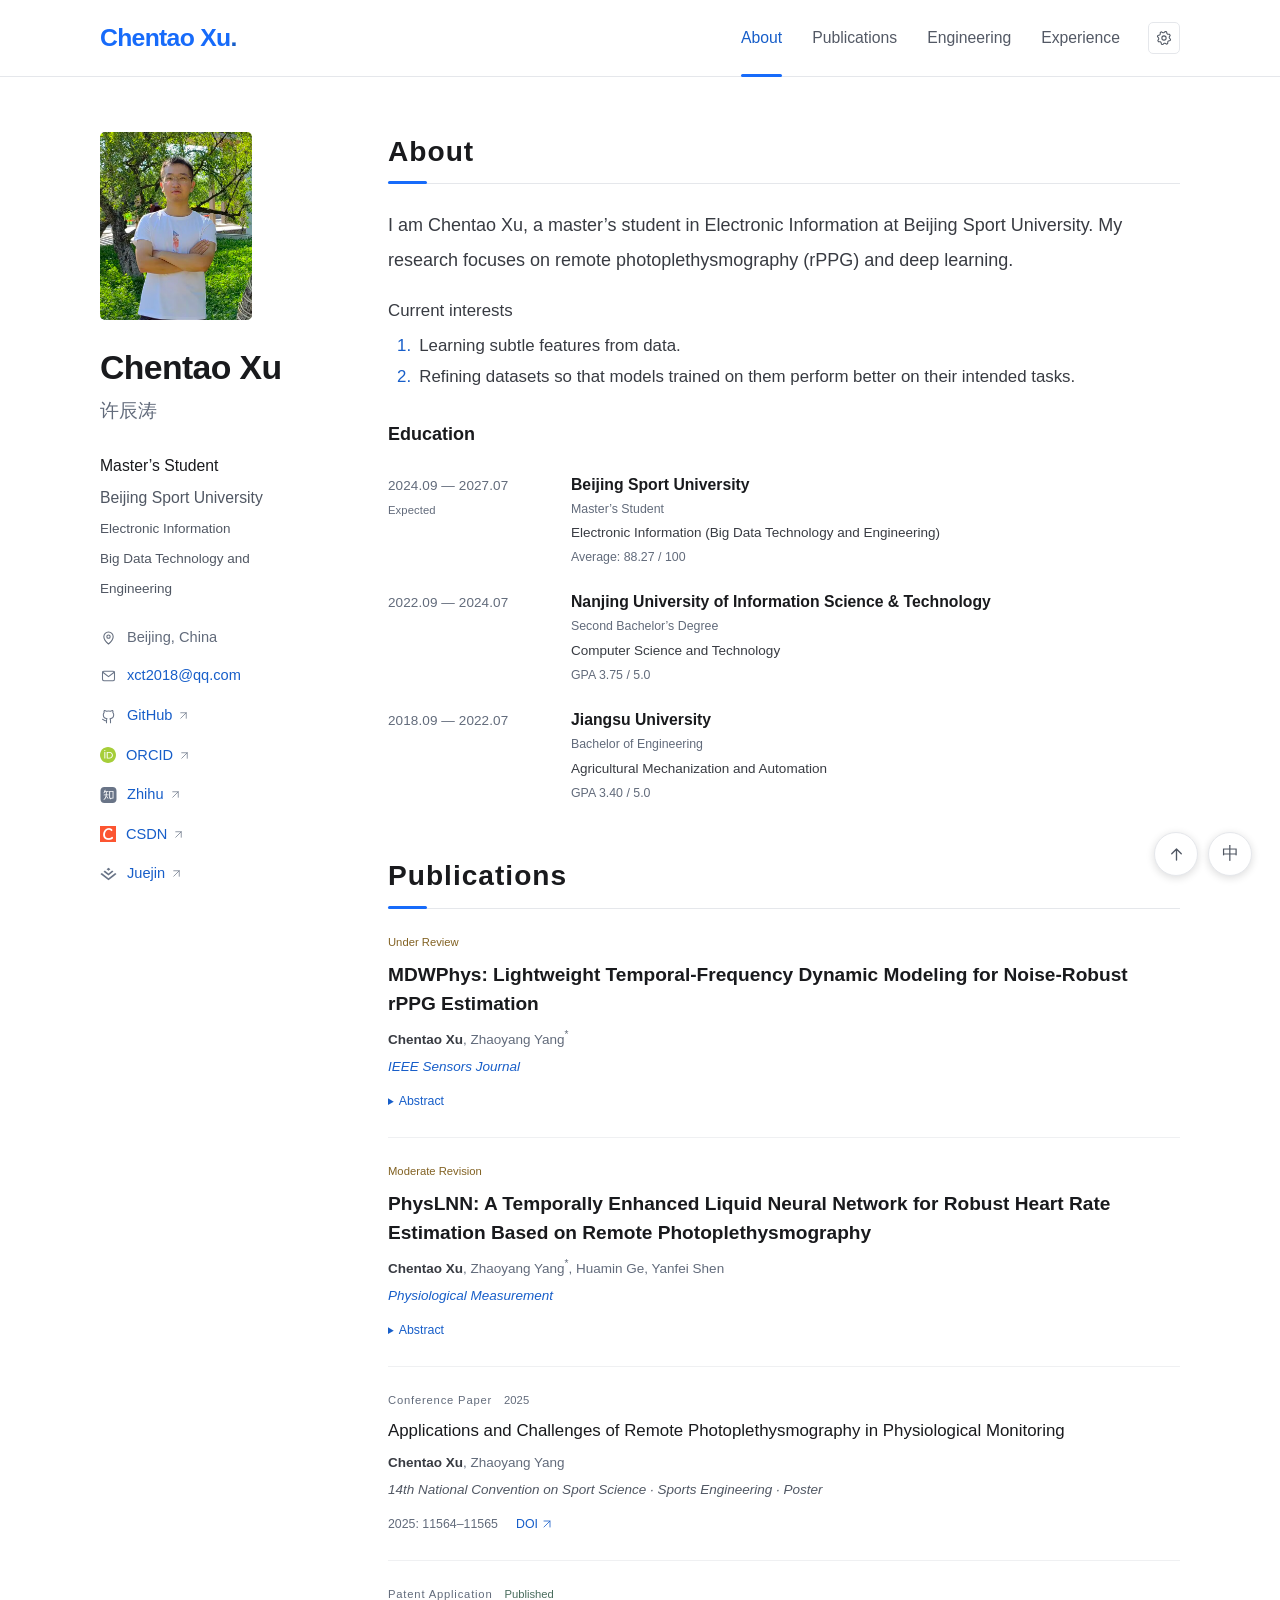
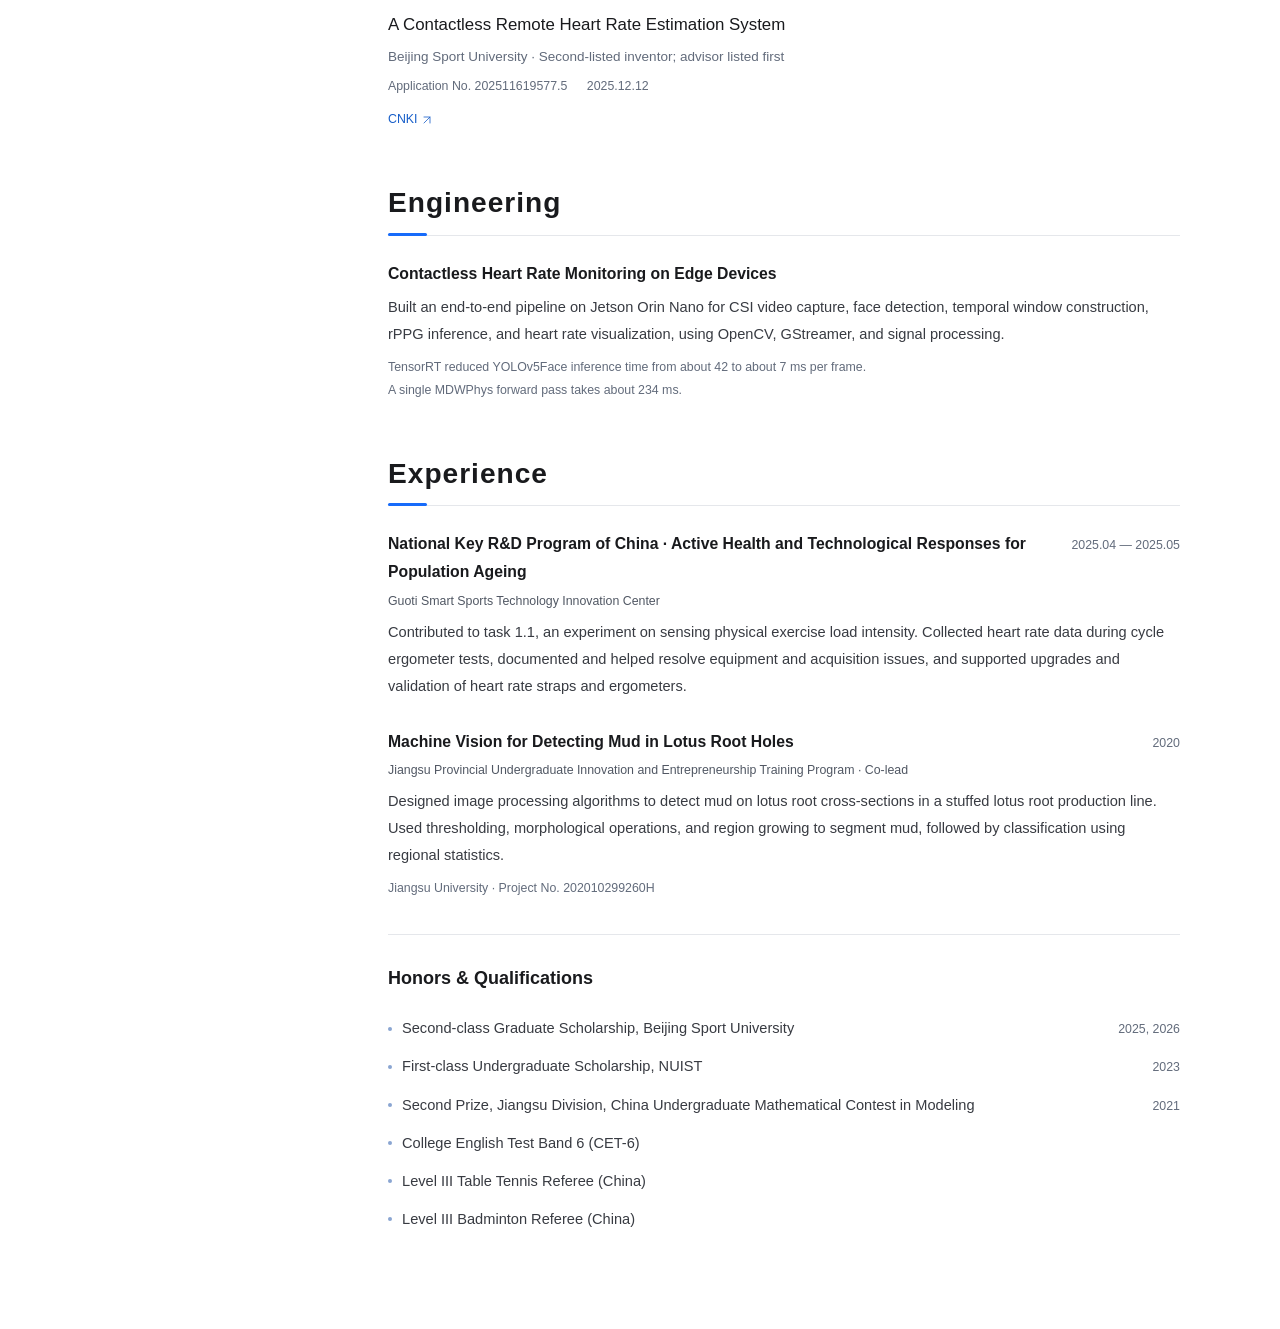
==== commit 46d74308: "Use a continuous white reading surface on the light homepage" ====
--- a/index.html
+++ b/index.html
@@ -17,8 +17,8 @@
   <link rel="icon" type="image/svg+xml" sizes="any" href="assets/favicon.svg?v=2">
   <script async src="assets/visit.js?v=3"></script>
   <script src="assets/theme.js?v=4"></script>
-  <link rel="stylesheet" href="assets/palette.css?v=3">
-  <link rel="stylesheet" href="assets/style.css?v=9">
+  <link rel="stylesheet" href="assets/palette.css?v=4">
+  <link rel="stylesheet" href="assets/style.css?v=10">
   <script src="assets/i18n.js?v=7" defer></script>
   <script src="assets/main.js?v=4" defer></script>
 </head>
--- a/assets/palette.css
+++ b/assets/palette.css
@@ -1,6 +1,6 @@
 :root {
   color-scheme: light;
-  --home-canvas: #f2f4f7;
+  --home-canvas: var(--page);
   --page: #ffffff;
   --ink: #191a1d;
   --body: #383b42;
--- a/assets/style.css
+++ b/assets/style.css
@@ -118,7 +118,7 @@
 .publication-details { margin-top: 10px; font-size: 0.75rem; }
 .publication-details summary { width: fit-content; cursor: pointer; color: var(--accent); font-size: 0.6875rem; }
 .publication-details summary::marker { font-size: 0.5625rem; }
-.abstract-content { margin-top: 10px; padding: 14px 16px; background: var(--surface); border-left: 2px solid var(--summary-rule); font-size: 0.8125rem; line-height: 1.9; white-space: normal; word-break: normal; overflow-wrap: break-word; hyphens: none; }
+.abstract-content { margin-top: 10px; padding-inline-start: 16px; border-inline-start: 2px solid var(--summary-rule); font-size: 0.8125rem; line-height: 1.9; white-space: normal; word-break: normal; overflow-wrap: break-word; hyphens: none; }
 .abstract-content p + p { margin-top: 12px; }
 .abstract-content .nowrap { white-space: nowrap; }
 .publication-links { margin-top: 10px; display: flex; align-items: center; gap: 18px; font-size: 0.6875rem; color: var(--muted); }
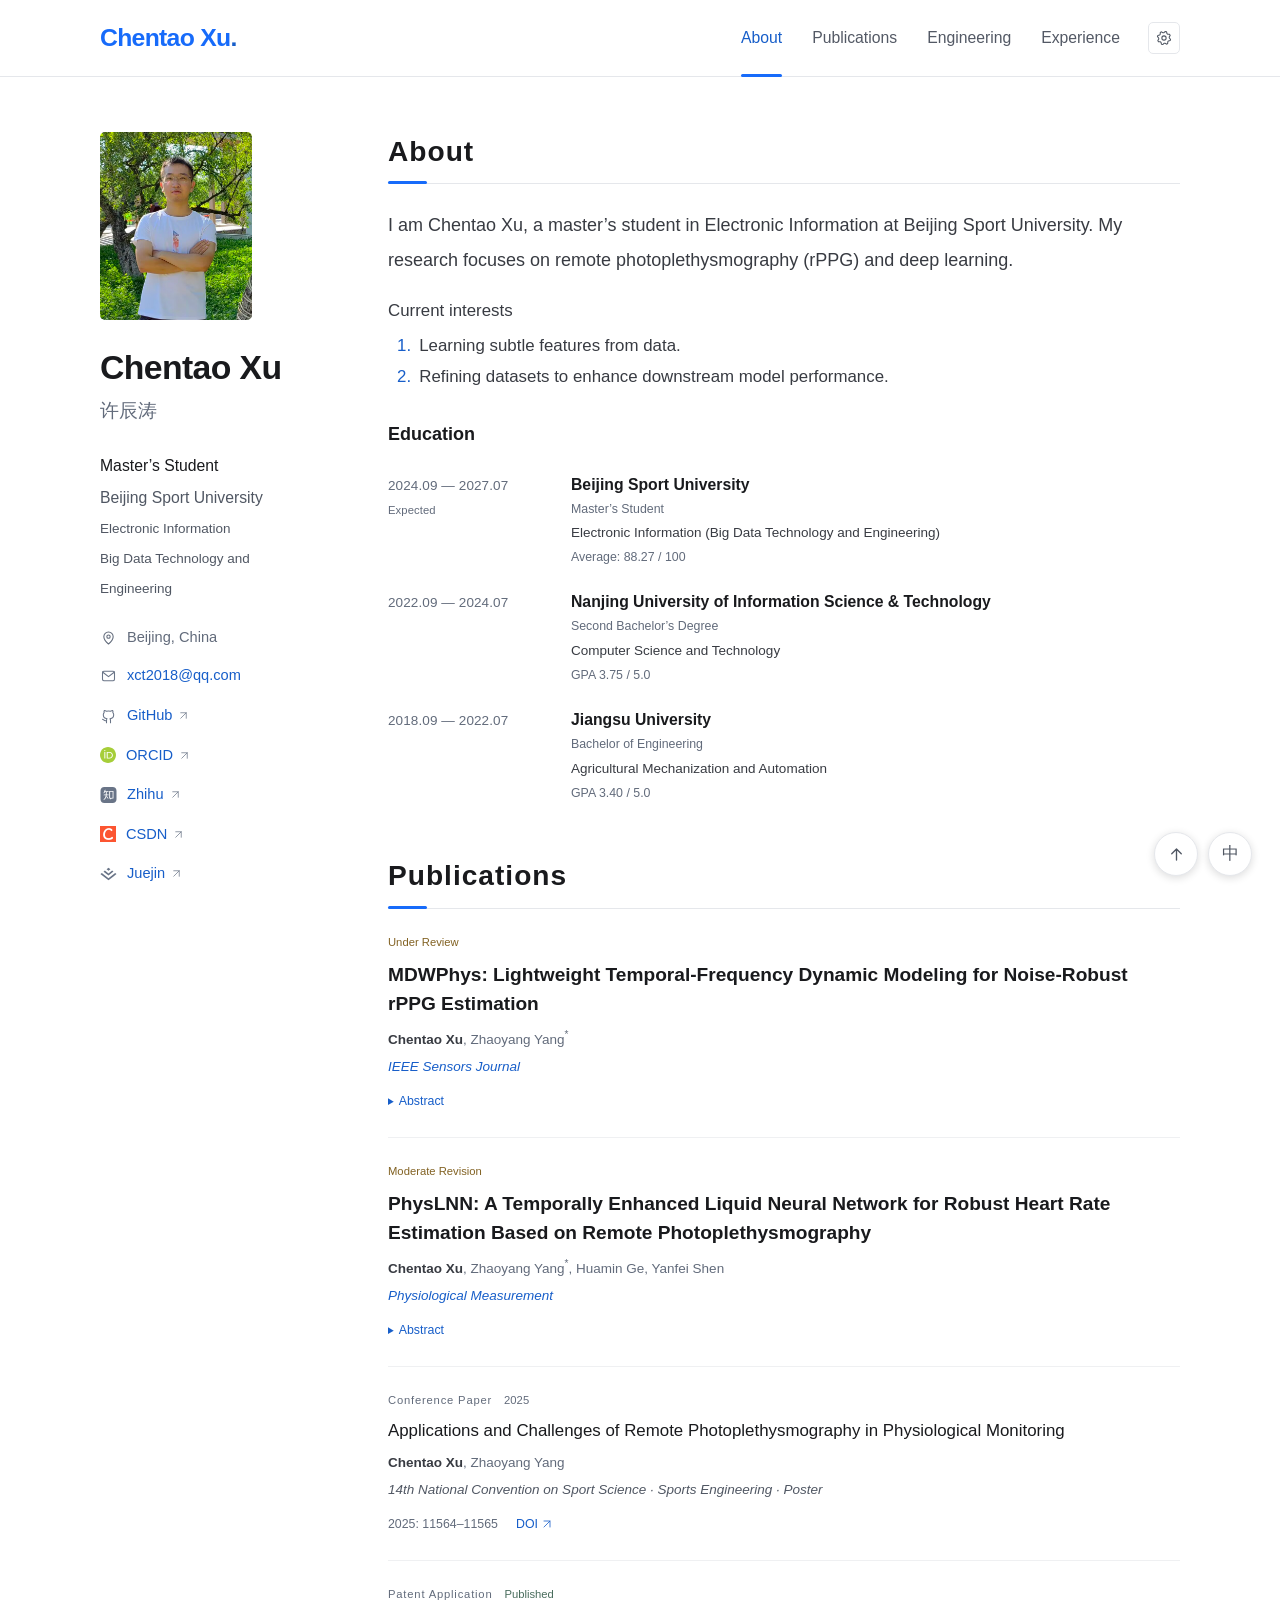
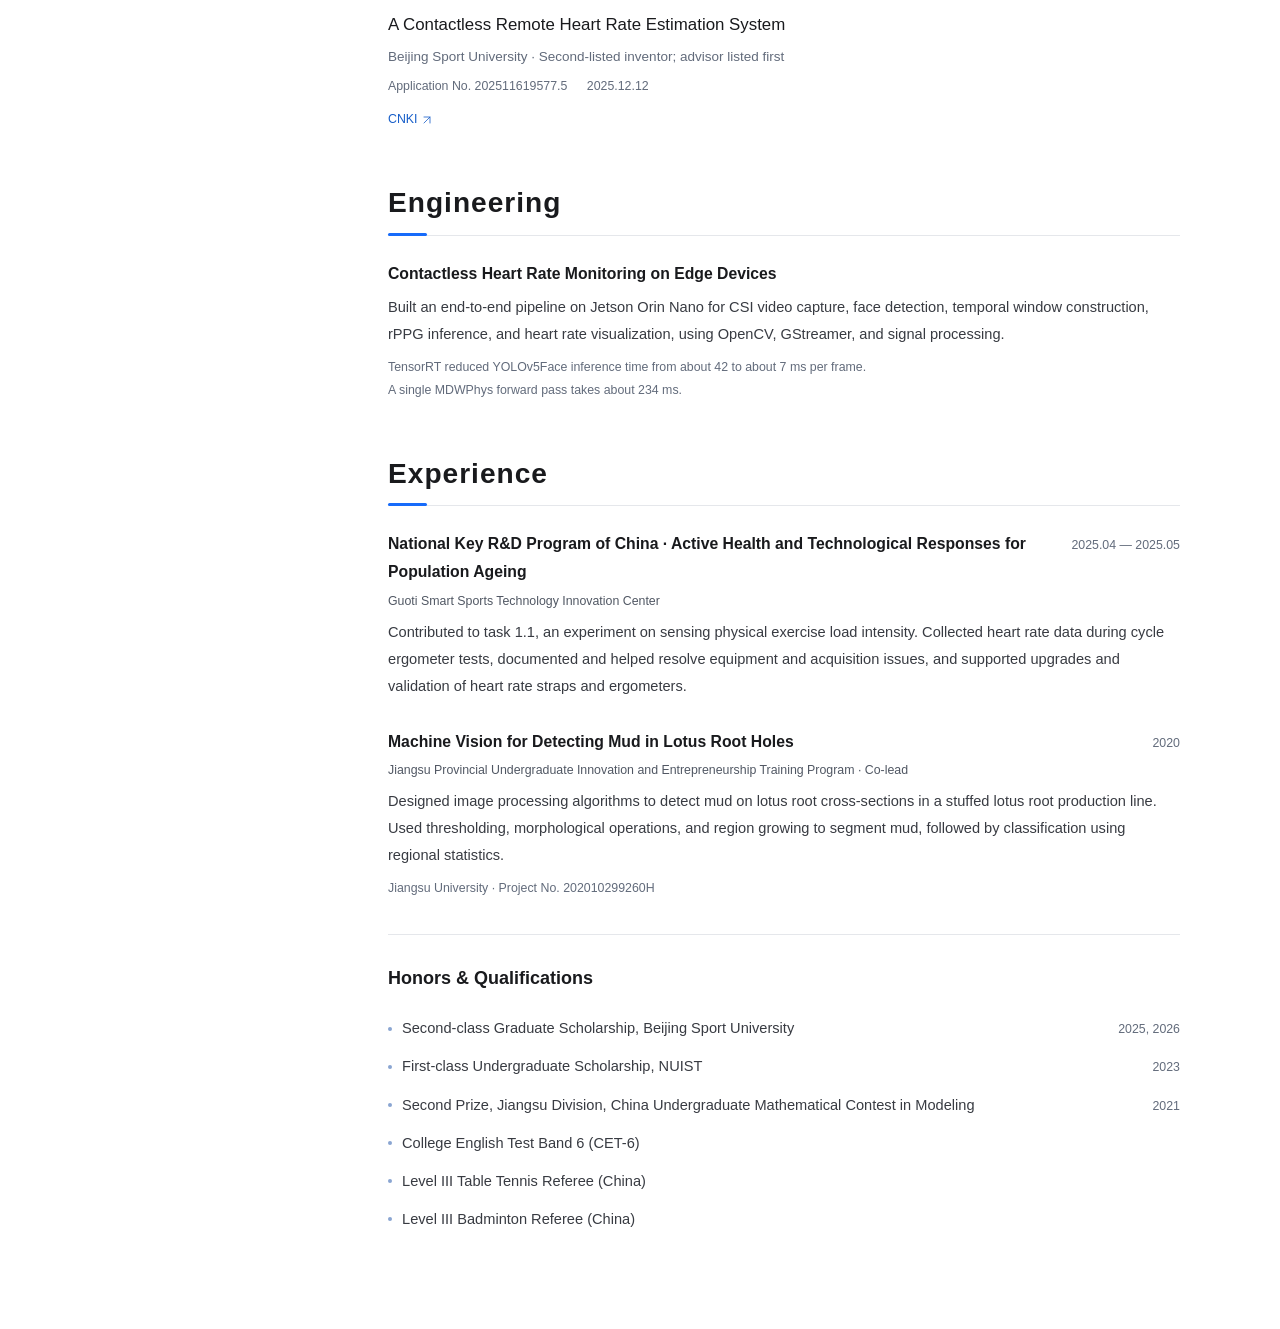
==== commit df0f5395: "Update research interests wording on homepage" ====
--- a/index.html
+++ b/index.html
@@ -7,11 +7,11 @@
   <meta name="theme-color" content="#ffffff" media="(prefers-color-scheme: light)">
   <meta name="theme-color" content="#1a1b1f" media="(prefers-color-scheme: dark)">
   <title>Chentao Xu · Academic Homepage</title>
-  <meta name="description" content="Chentao Xu studies remote photoplethysmography (rPPG) and deep learning at Beijing Sport University. His interests include learning subtle features from data and refining training datasets.">
+  <meta name="description" content="Chentao Xu studies remote photoplethysmography (rPPG) and deep learning at Beijing Sport University. His interests include learning subtle features from data and refining datasets to enhance downstream model performance.">
   <link rel="canonical" href="https://tao355667.github.io/">
   <meta property="og:type" content="profile">
   <meta property="og:title" content="Chentao Xu · Academic Homepage">
-  <meta property="og:description" content="Chentao Xu studies remote photoplethysmography (rPPG) and deep learning at Beijing Sport University. His interests include learning subtle features from data and refining training datasets.">
+  <meta property="og:description" content="Chentao Xu studies remote photoplethysmography (rPPG) and deep learning at Beijing Sport University. His interests include learning subtle features from data and refining datasets to enhance downstream model performance.">
   <meta property="og:url" content="https://tao355667.github.io/">
   <meta property="og:image" content="https://tao355667.github.io/assets/images/chentao-xu.jpg?v=2">
   <link rel="icon" type="image/svg+xml" sizes="any" href="assets/favicon.svg?v=2">
@@ -19,7 +19,7 @@
   <script src="assets/theme.js?v=4"></script>
   <link rel="stylesheet" href="assets/palette.css?v=4">
   <link rel="stylesheet" href="assets/style.css?v=10">
-  <script src="assets/i18n.js?v=7" defer></script>
+  <script src="assets/i18n.js?v=8" defer></script>
   <script src="assets/main.js?v=4" defer></script>
 </head>
 <body id="top">
@@ -100,7 +100,7 @@
         <p class="interest-heading" id="interest-title" data-i18n="interest.title">Current interests</p>
         <ol class="interest-list" aria-labelledby="interest-title">
           <li data-i18n="interest.features">Learning subtle features from data.</li>
-          <li data-i18n="interest.datasets">Refining datasets so that models trained on them perform better on their intended tasks.</li>
+          <li data-i18n="interest.datasets">Refining datasets to enhance downstream model performance.</li>
         </ol>
 
         <h3 class="subsection-heading" data-i18n="education">Education</h3>
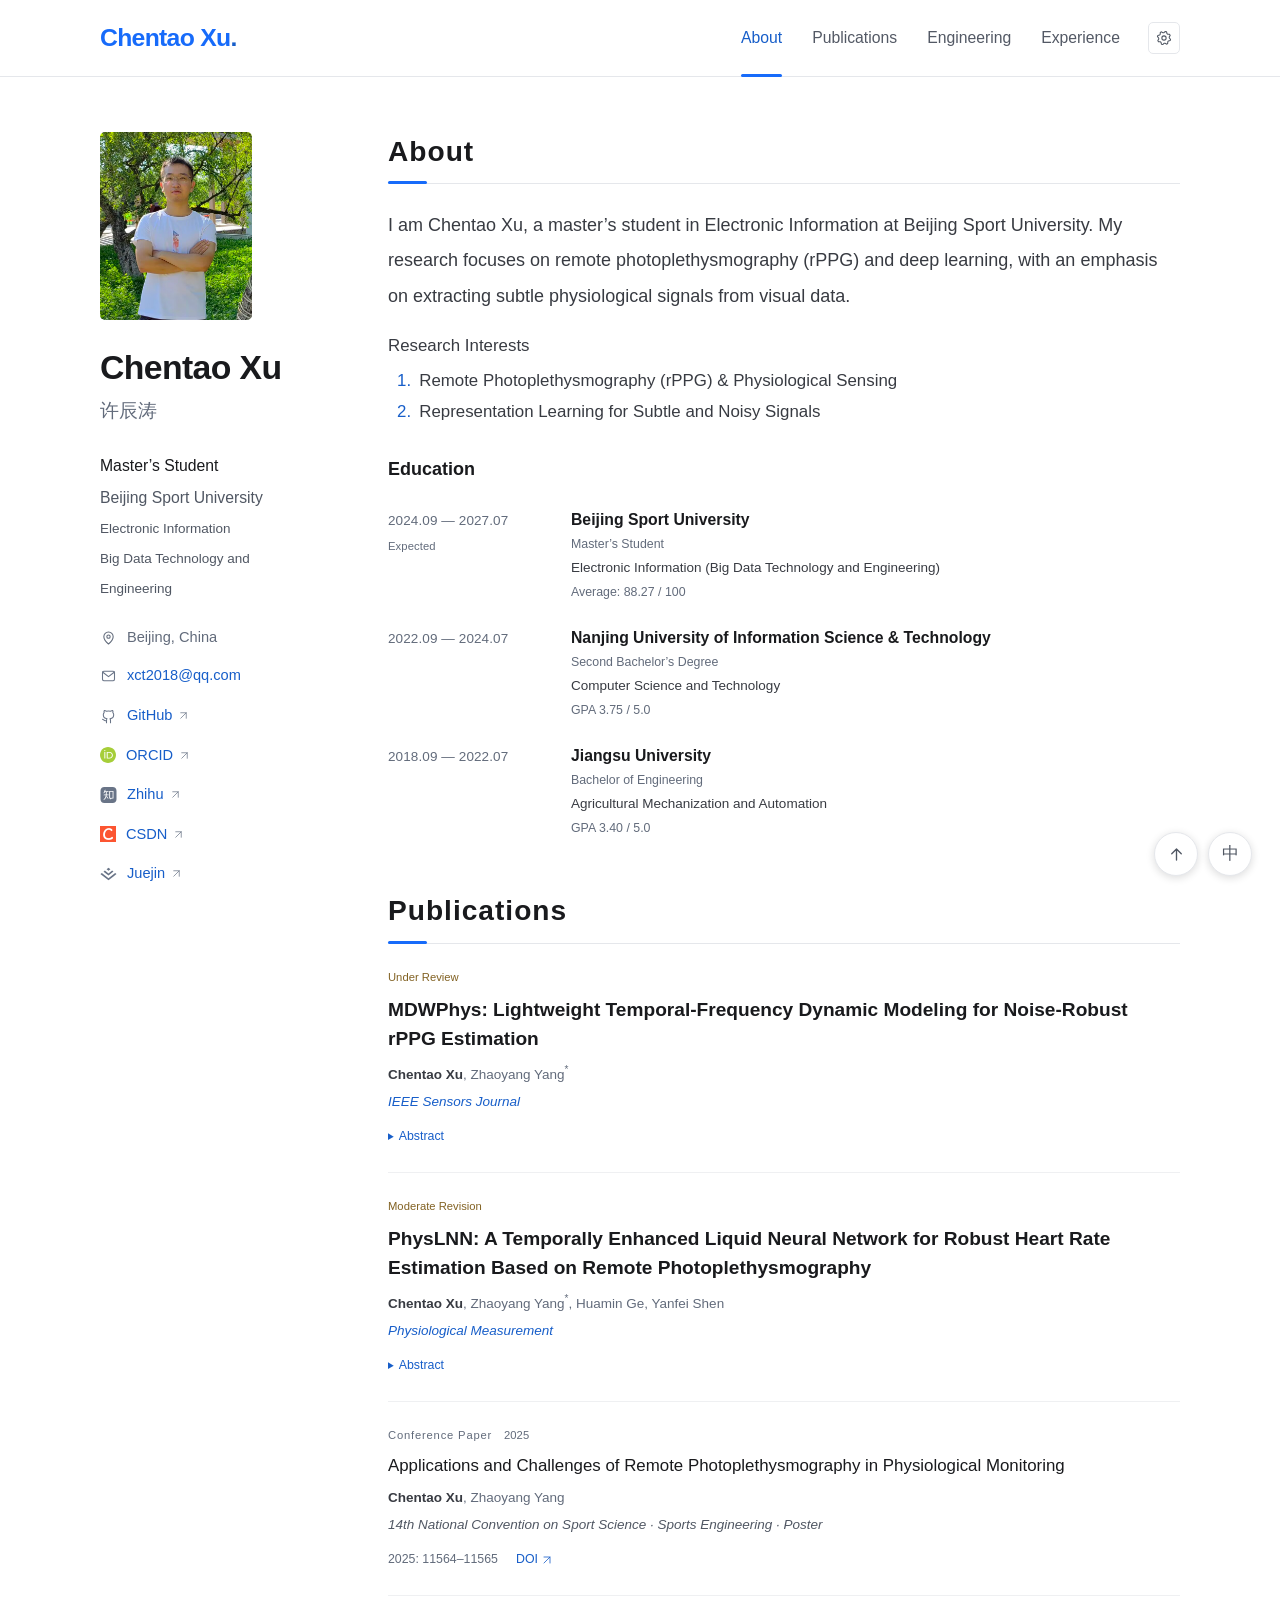
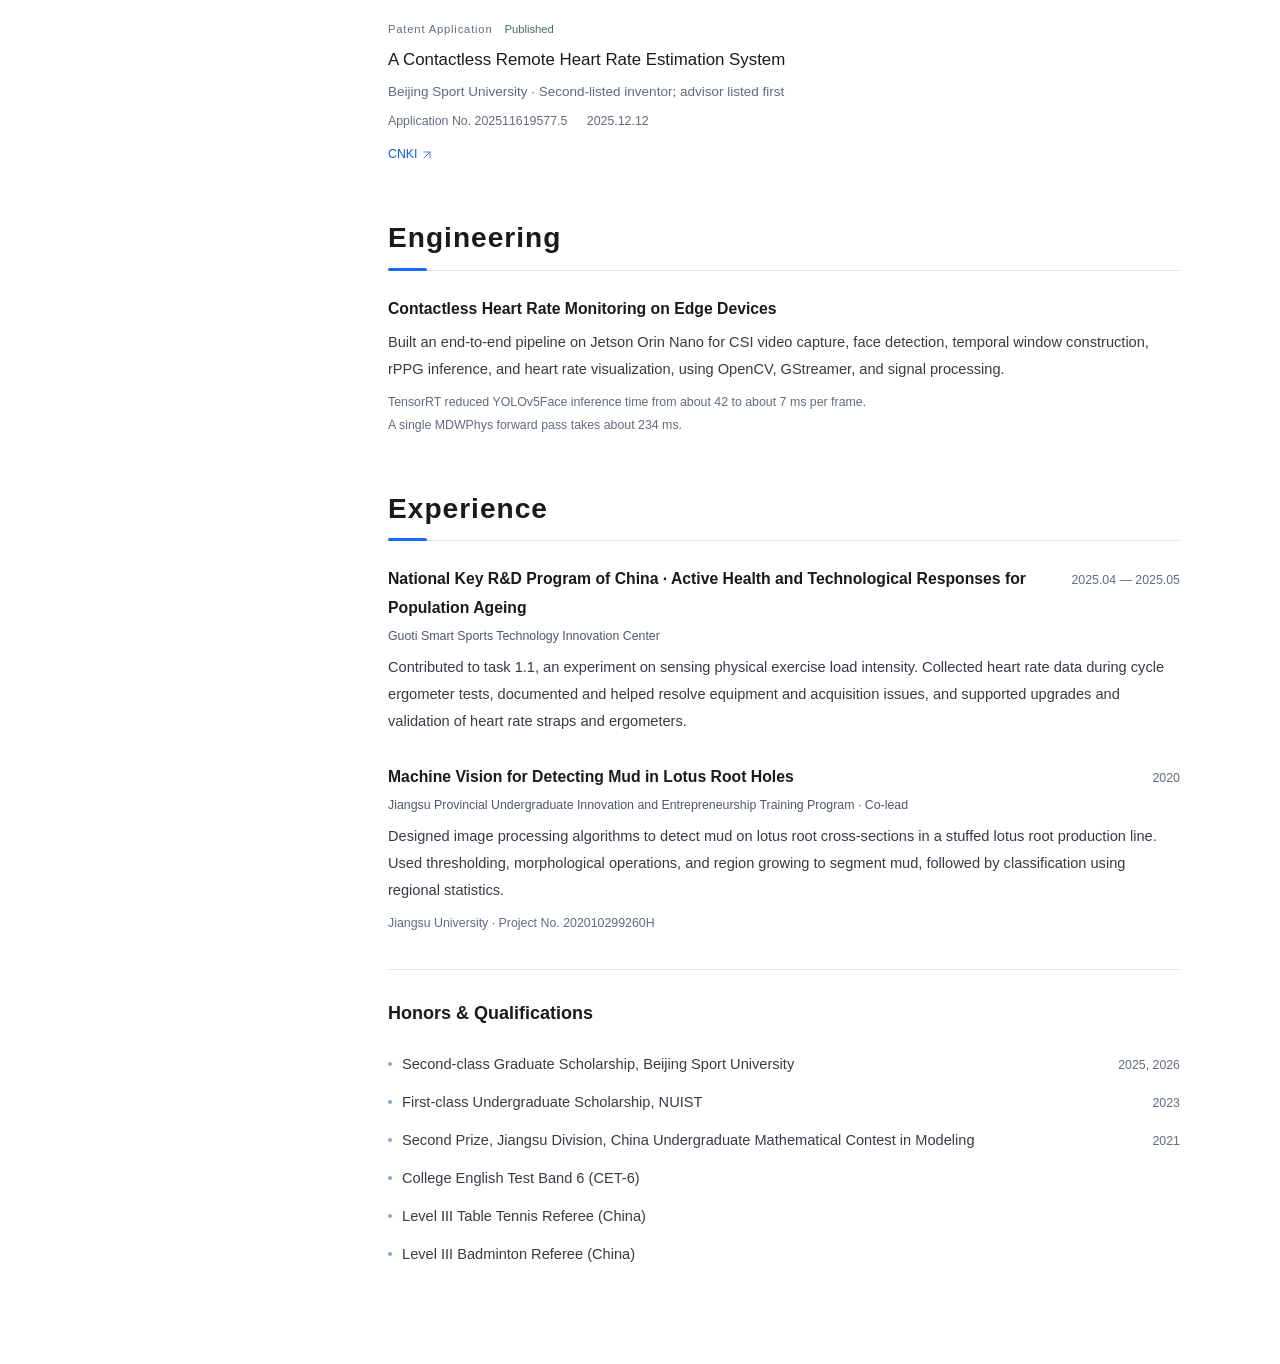
==== commit 3730789f: "Update bio and research interests on homepage" ====
--- a/index.html
+++ b/index.html
@@ -7,11 +7,11 @@
   <meta name="theme-color" content="#ffffff" media="(prefers-color-scheme: light)">
   <meta name="theme-color" content="#1a1b1f" media="(prefers-color-scheme: dark)">
   <title>Chentao Xu · Academic Homepage</title>
-  <meta name="description" content="Chentao Xu studies remote photoplethysmography (rPPG) and deep learning at Beijing Sport University. His interests include learning subtle features from data and refining datasets to enhance downstream model performance.">
+  <meta name="description" content="Chentao Xu studies remote photoplethysmography (rPPG) and deep learning at Beijing Sport University, focusing on physiological sensing and representation learning for subtle and noisy signals.">
   <link rel="canonical" href="https://tao355667.github.io/">
   <meta property="og:type" content="profile">
   <meta property="og:title" content="Chentao Xu · Academic Homepage">
-  <meta property="og:description" content="Chentao Xu studies remote photoplethysmography (rPPG) and deep learning at Beijing Sport University. His interests include learning subtle features from data and refining datasets to enhance downstream model performance.">
+  <meta property="og:description" content="Chentao Xu studies remote photoplethysmography (rPPG) and deep learning at Beijing Sport University, focusing on physiological sensing and representation learning for subtle and noisy signals.">
   <meta property="og:url" content="https://tao355667.github.io/">
   <meta property="og:image" content="https://tao355667.github.io/assets/images/chentao-xu.jpg?v=2">
   <link rel="icon" type="image/svg+xml" sizes="any" href="assets/favicon.svg?v=2">
@@ -19,7 +19,7 @@
   <script src="assets/theme.js?v=4"></script>
   <link rel="stylesheet" href="assets/palette.css?v=4">
   <link rel="stylesheet" href="assets/style.css?v=10">
-  <script src="assets/i18n.js?v=8" defer></script>
+  <script src="assets/i18n.js?v=9" defer></script>
   <script src="assets/main.js?v=4" defer></script>
 </head>
 <body id="top">
@@ -96,11 +96,11 @@
     <main id="main">
       <section id="about" class="section about-section" aria-labelledby="about-title">
         <div class="section-heading"><h2 id="about-title" data-i18n="about">About</h2></div>
-        <p class="intro" data-i18n="intro">I am Chentao Xu, a master’s student in Electronic Information at Beijing Sport University. My research focuses on remote photoplethysmography (rPPG) and deep learning.</p>
-        <p class="interest-heading" id="interest-title" data-i18n="interest.title">Current interests</p>
+        <p class="intro" data-i18n="intro">I am Chentao Xu, a master’s student in Electronic Information at Beijing Sport University. My research focuses on remote photoplethysmography (rPPG) and deep learning, with an emphasis on extracting subtle physiological signals from visual data.</p>
+        <p class="interest-heading" id="interest-title" data-i18n="interest.title">Research Interests</p>
         <ol class="interest-list" aria-labelledby="interest-title">
-          <li data-i18n="interest.features">Learning subtle features from data.</li>
-          <li data-i18n="interest.datasets">Refining datasets to enhance downstream model performance.</li>
+          <li data-i18n="interest.rppg">Remote Photoplethysmography (rPPG) &amp; Physiological Sensing</li>
+          <li data-i18n="interest.representation">Representation Learning for Subtle and Noisy Signals</li>
         </ol>
 
         <h3 class="subsection-heading" data-i18n="education">Education</h3>
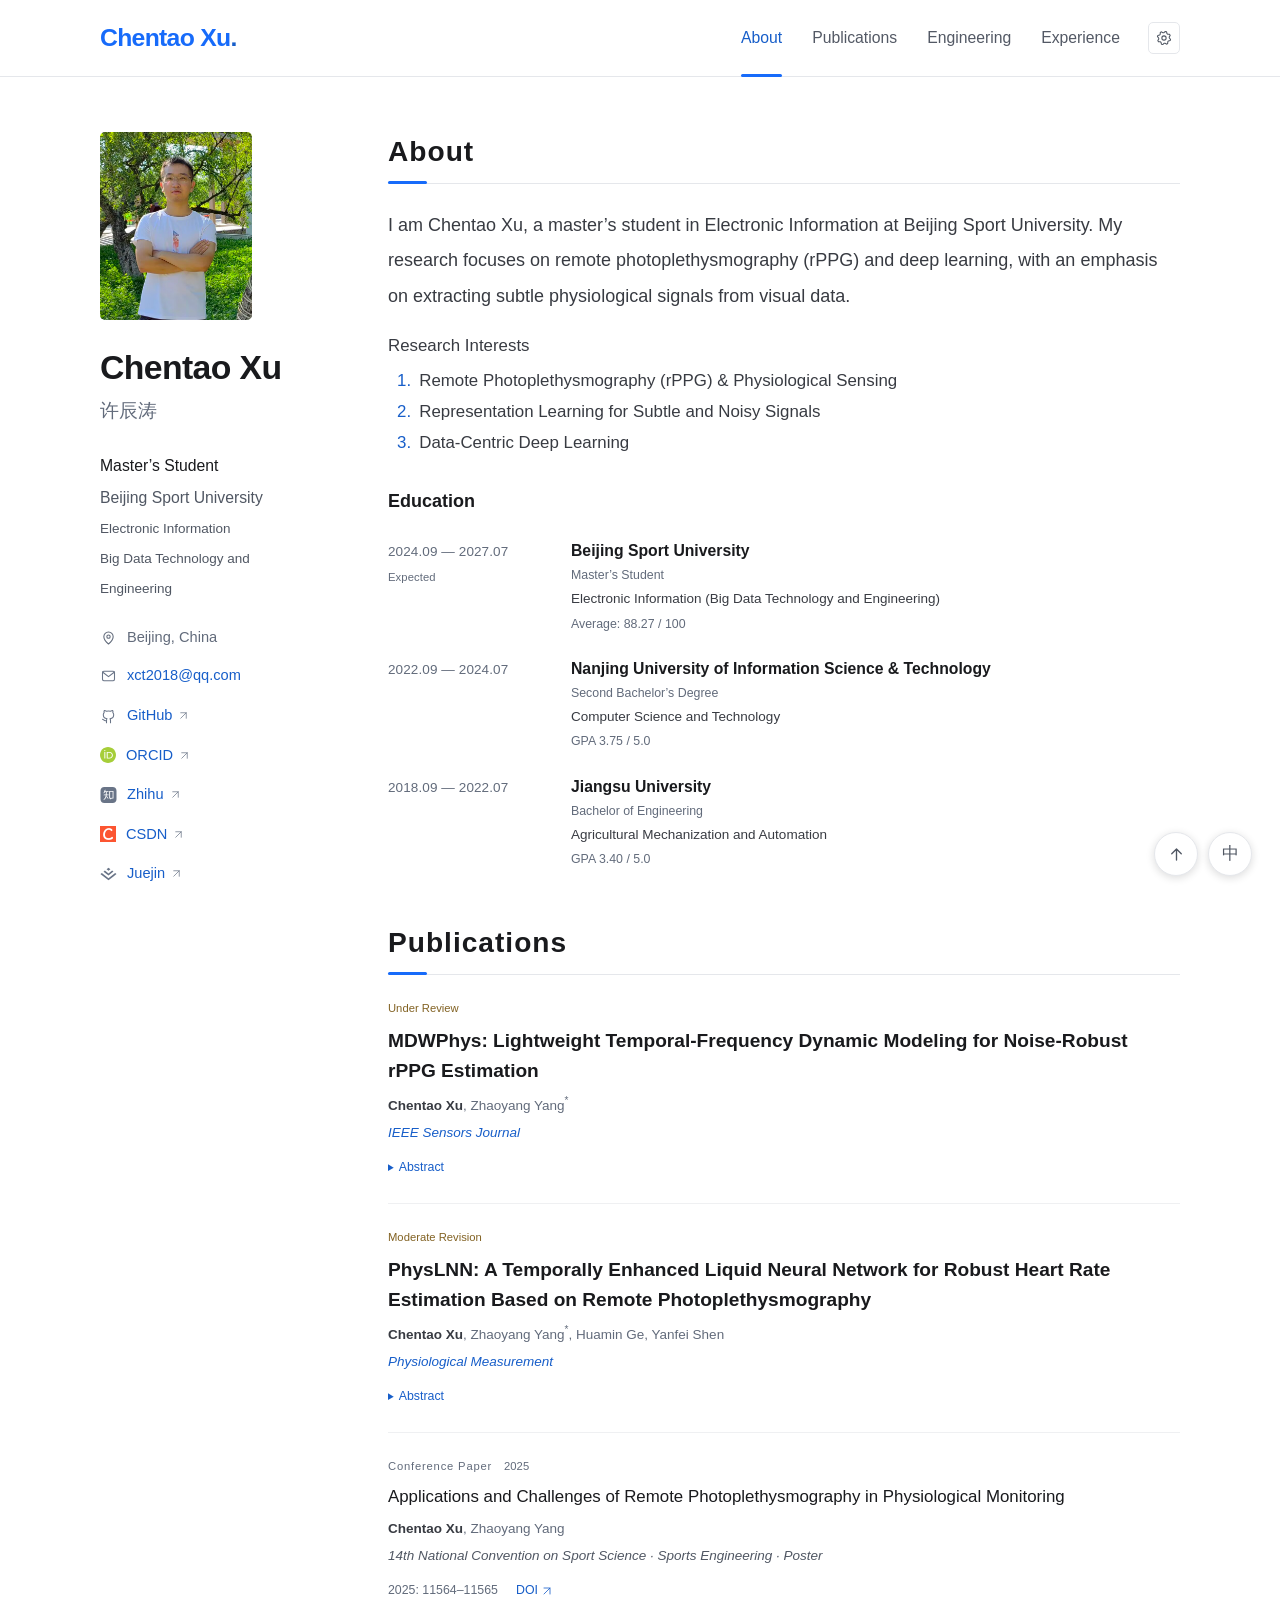
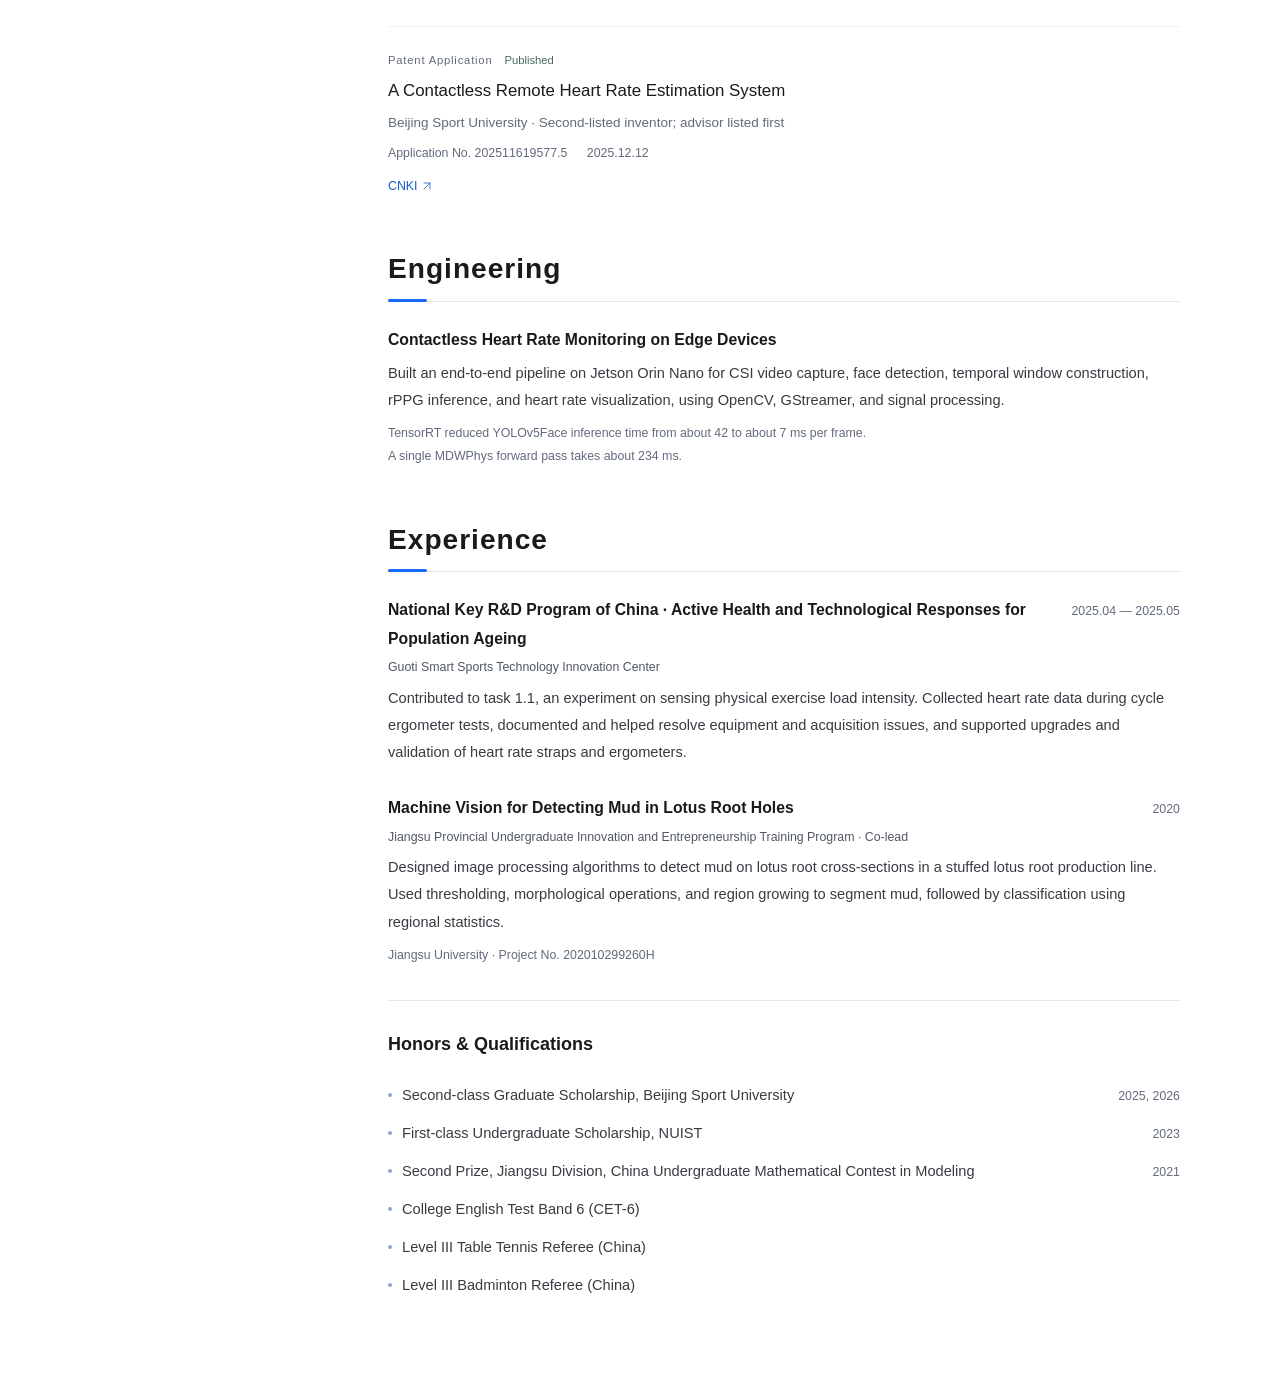
==== commit 4c7ffce1: "Add Data-Centric Deep Learning to research interests" ====
--- a/index.html
+++ b/index.html
@@ -7,11 +7,11 @@
   <meta name="theme-color" content="#ffffff" media="(prefers-color-scheme: light)">
   <meta name="theme-color" content="#1a1b1f" media="(prefers-color-scheme: dark)">
   <title>Chentao Xu · Academic Homepage</title>
-  <meta name="description" content="Chentao Xu studies remote photoplethysmography (rPPG) and deep learning at Beijing Sport University, focusing on physiological sensing and representation learning for subtle and noisy signals.">
+  <meta name="description" content="Chentao Xu studies remote photoplethysmography (rPPG) and deep learning at Beijing Sport University, focusing on physiological sensing, subtle signal representation learning, and data-centric deep learning.">
   <link rel="canonical" href="https://tao355667.github.io/">
   <meta property="og:type" content="profile">
   <meta property="og:title" content="Chentao Xu · Academic Homepage">
-  <meta property="og:description" content="Chentao Xu studies remote photoplethysmography (rPPG) and deep learning at Beijing Sport University, focusing on physiological sensing and representation learning for subtle and noisy signals.">
+  <meta property="og:description" content="Chentao Xu studies remote photoplethysmography (rPPG) and deep learning at Beijing Sport University, focusing on physiological sensing, subtle signal representation learning, and data-centric deep learning.">
   <meta property="og:url" content="https://tao355667.github.io/">
   <meta property="og:image" content="https://tao355667.github.io/assets/images/chentao-xu.jpg?v=2">
   <link rel="icon" type="image/svg+xml" sizes="any" href="assets/favicon.svg?v=2">
@@ -19,7 +19,7 @@
   <script src="assets/theme.js?v=4"></script>
   <link rel="stylesheet" href="assets/palette.css?v=4">
   <link rel="stylesheet" href="assets/style.css?v=10">
-  <script src="assets/i18n.js?v=9" defer></script>
+  <script src="assets/i18n.js?v=10" defer></script>
   <script src="assets/main.js?v=4" defer></script>
 </head>
 <body id="top">
@@ -101,6 +101,7 @@
         <ol class="interest-list" aria-labelledby="interest-title">
           <li data-i18n="interest.rppg">Remote Photoplethysmography (rPPG) &amp; Physiological Sensing</li>
           <li data-i18n="interest.representation">Representation Learning for Subtle and Noisy Signals</li>
+          <li data-i18n="interest.dataCentric">Data-Centric Deep Learning</li>
         </ol>
 
         <h3 class="subsection-heading" data-i18n="education">Education</h3>
